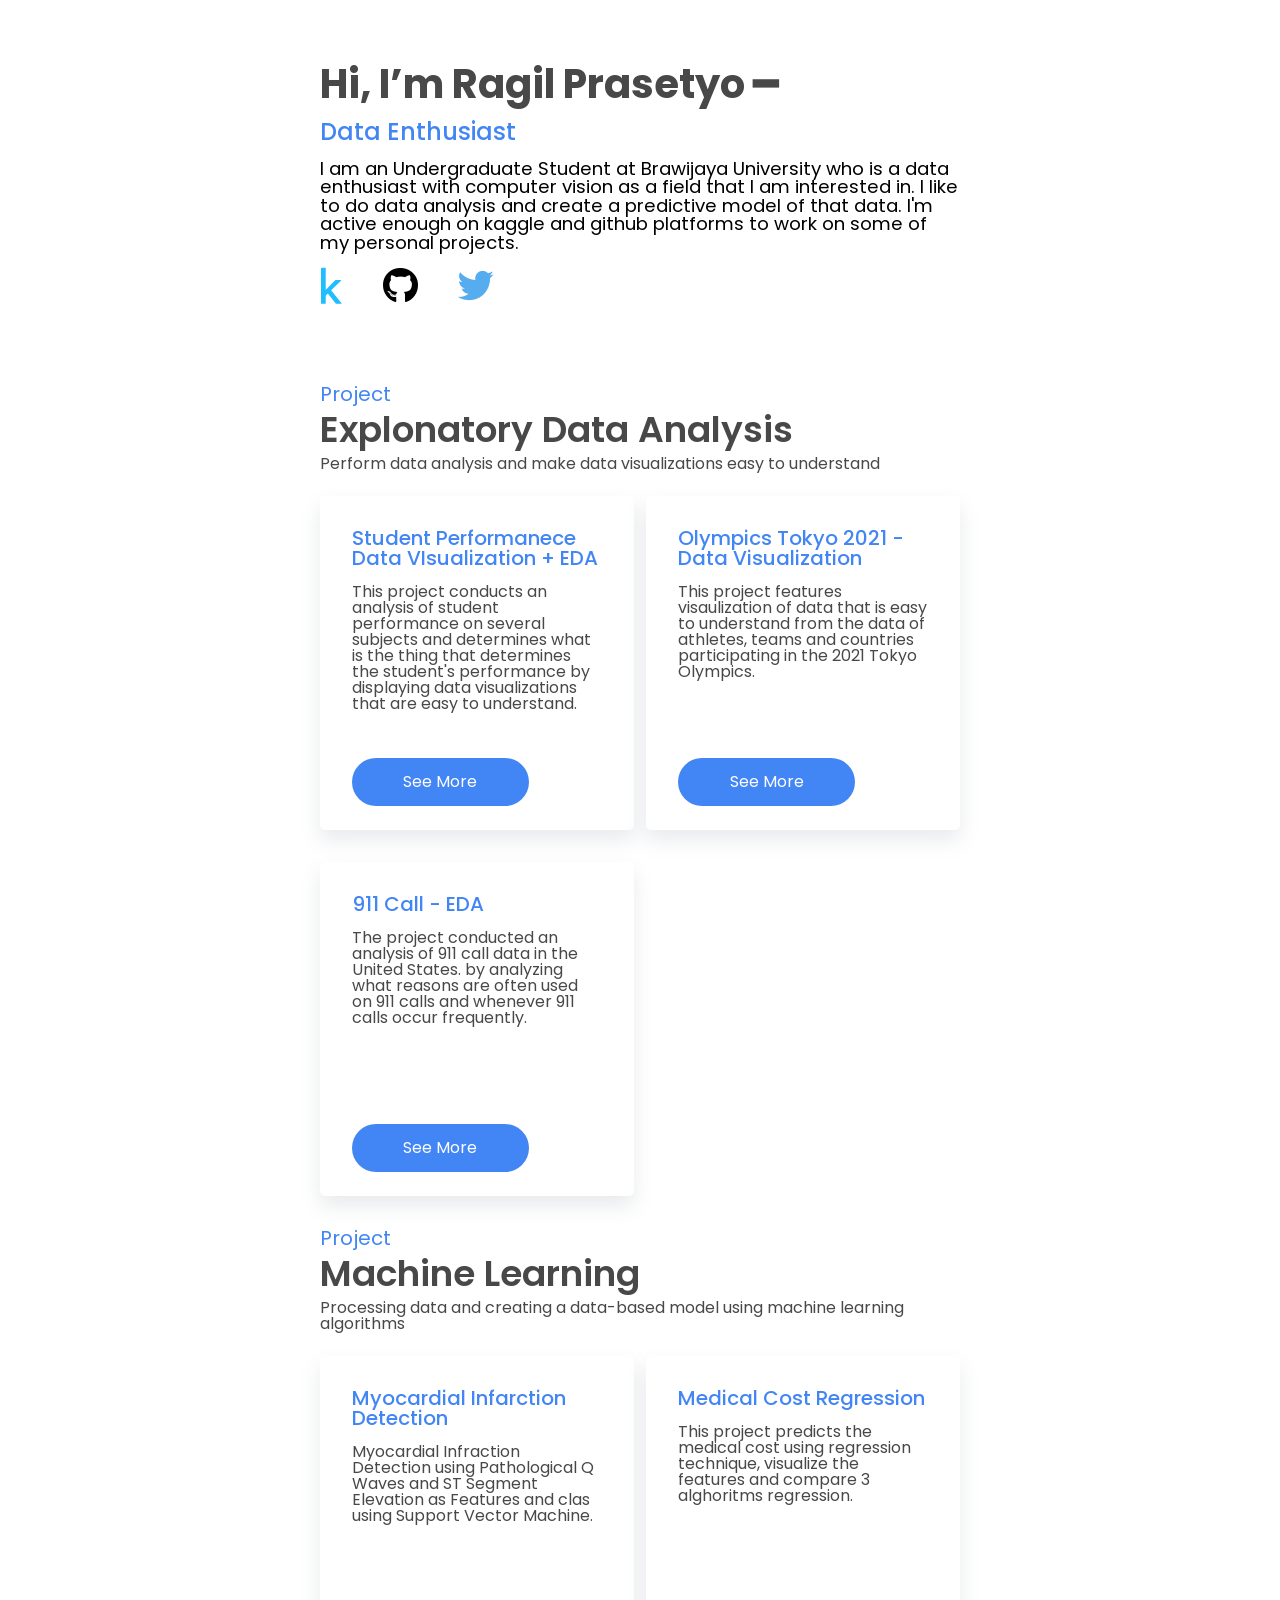
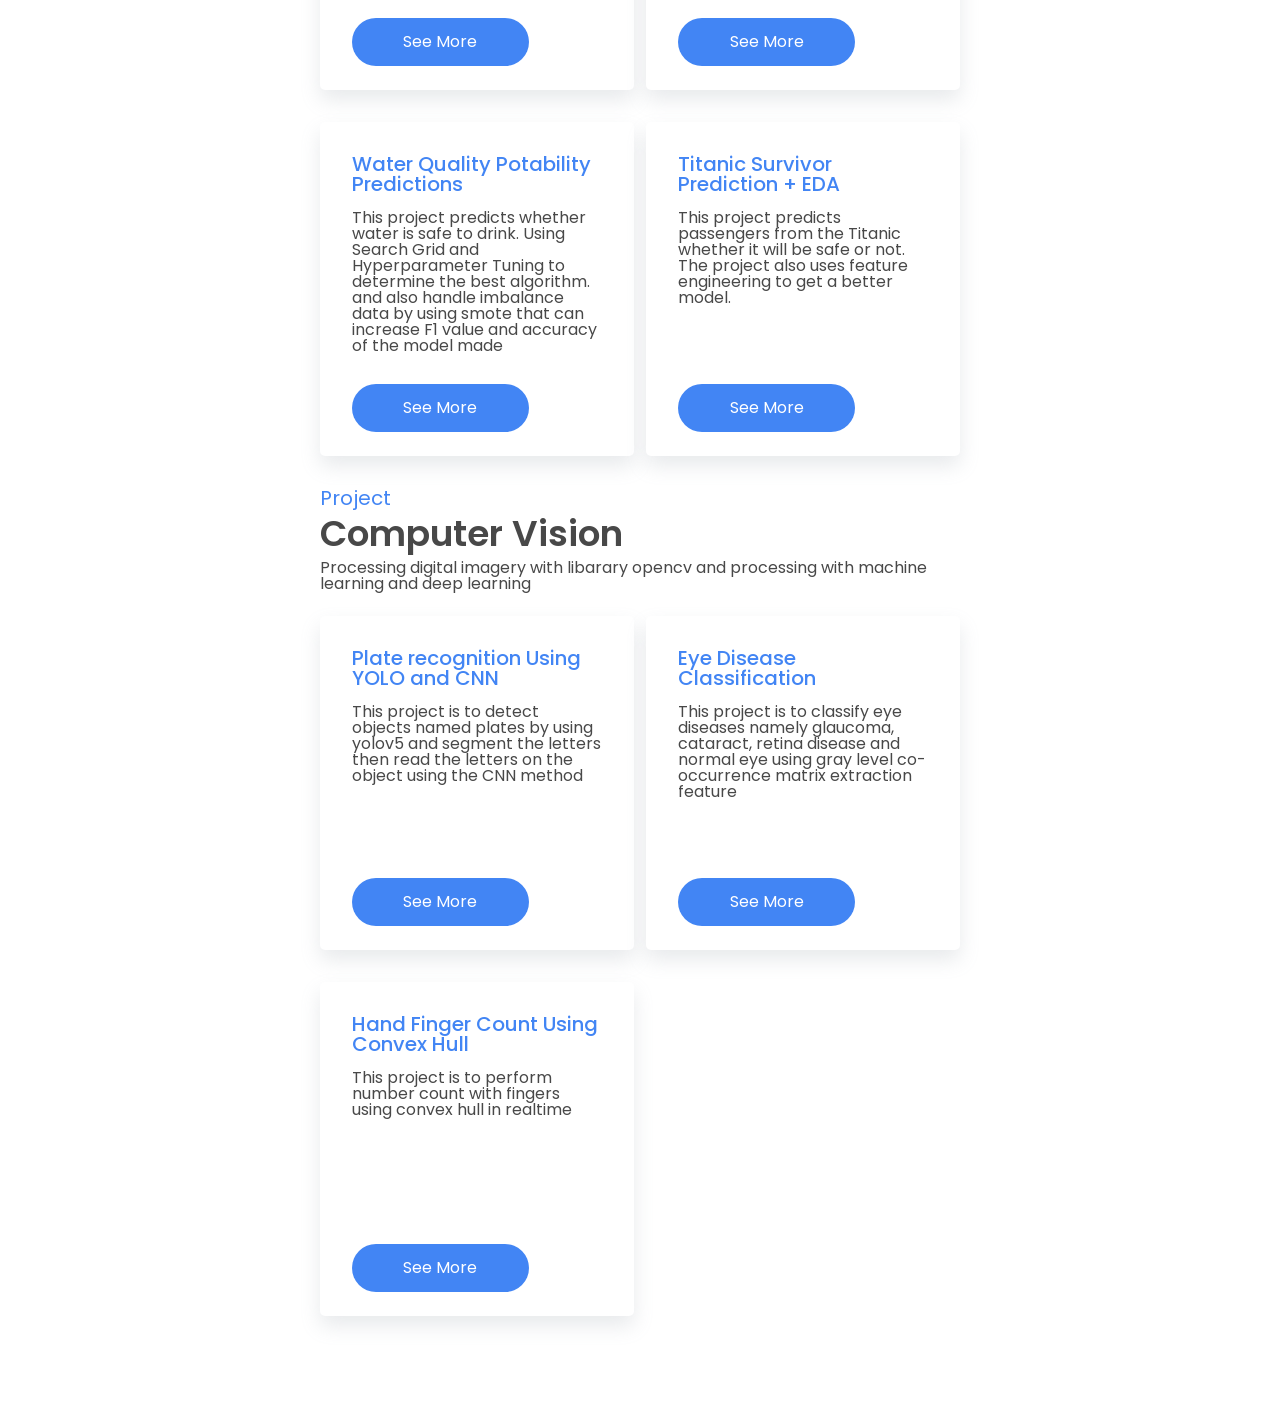
==== index.html @ 9c0f9dff "update portfolio december 2021" ====
<!DOCTYPE html>
<html lang="en">
<head>
    <meta charset="UTF-8">
    <meta http-equiv="X-UA-Compatible" content="IE=edge">
    <meta name="viewport" content="width=device-width, initial-scale=1.0">
    <link rel="icon" href="src/img/logo.ico">
    <link rel="stylesheet" href="src/styles/reset.css">
    <link rel="stylesheet" href="src/styles/global.css">
    <link rel="stylesheet" href="src/styles/home/home.css">
    <link rel="stylesheet" href="https://pro.fontawesome.com/releases/v5.10.0/css/all.css" integrity="sha384-AYmEC3Yw5cVb3ZcuHtOA93w35dYTsvhLPVnYs9eStHfGJvOvKxVfELGroGkvsg+p" crossorigin="anonymous"/>
    <title>Home | Ragil Prasetyo</title>
</head>
<body>
    <div class="content-container">
        <div class="introduction-container">
            <h1>Hi, I’m Ragil Prasetyo ━ </h1>
            <h2>Data Enthusiast</h2>
            <p>
                I am an Undergraduate Student at Brawijaya University who is a data enthusiast with computer vision as a field that I am interested in. I like to do data analysis and create a predictive model of that data. I'm active enough on kaggle and github platforms to work on some of my personal projects.
            </p>
            <div class="social-media-container">
                <a class="kaggle" href="https://www.kaggle.com/ragilhadip" target="blank">
                    <i class="fab fa-kaggle socicon"></i>
                </a>
                <a class="github" href="https://github.com/ragilhadi" target="blank">
                    <i class="fab fa-github socicon"></i>
                </a>
                <a class="twitter" href="https://twitter.com/ragilhadi_" target="blank">
                    <i class="fab fa-twitter socicon"></i>
                </a>
            </div>
        </div>

        <div class="project-container">
            <h3>Project</h3>
            <h1>Explonatory Data Analysis</h1>
            <p>Perform data analysis and make data visualizations easy to understand</p>
            <div class="showcase-container">
                <div class="showcase-card">
                    <h4>
                        Student Performanece Data VIsualization + EDA
                    </h4>
                    <p>
                        This project conducts an analysis of student performance on several subjects and determines what is the
                        thing that determines the student's performance by displaying data visualizations that are easy to
                        understand.
                    </p>
                    <a href="https://www.kaggle.com/ragilhadip/student-performanece-data-visualization-eda" target="blank" class="button">See More</a>
                </div>

                <div class="showcase-card">
                    <h4>
                        Olympics Tokyo 2021 - Data Visualization
                    </h4>
                    <p>
                        This project features visaulization of data that is easy to understand from the data of athletes, teams and countries participating in the 2021 Tokyo Olympics.
                    </p>
                    <a href="https://www.kaggle.com/ragilhadip/olympics-tokyo-2021-data-analysis" target="blank" class="button">See More</a>
                </div>

                <div class="showcase-card">
                    <h4>911 Call - EDA</h4>
                    <p>
                        The project conducted an analysis of 911 call data in the United States. by analyzing what reasons are often used on 911 calls and whenever 911 calls occur frequently.
                    </p>
                    <a href="https://www.kaggle.com/ragilhadip/911-call-eda" target="blank" class="button">See More</a>
                </div>
                
            </div>
        </div>

        <div class="project-container">
            <h3>Project</h3>
            <h1>Machine Learning</h1>
            <p>Processing data and creating a data-based model using machine learning algorithms</p>
            <div class="showcase-container">
                
                <div class="showcase-card">
                    <h4>Myocardial Infarction Detection</h4>
                    <p>
                        Myocardial Infraction Detection using Pathological Q Waves and ST Segment Elevation as Features and clas using Support Vector Machine.
                    </p>
                    <a href="https://github.com/ragilhadi/myocardial-infraction-detection" target="blank" class="button">See More</a>
                </div>
                
                <div class="showcase-card">
                    <h4>Medical Cost Regression</h4>
                    <p>
                        This project predicts the medical cost using regression technique, visualize the features and compare 3 alghoritms regression.
                    </p>
                    <a href="https://www.kaggle.com/ragilhadip/medical-cost-regression" target="blank" class="button">See More</a>
                </div>
                
                <div class="showcase-card">
                    <h4>Water Quality Potability Predictions</h4>
                    <p>
                        This project predicts whether water is safe to drink. Using Search Grid and Hyperparameter Tuning to determine the best algorithm. and also handle imbalance data by using smote that can increase F1 value and accuracy of the model made
                    </p>
                    <a href="https://www.kaggle.com/ragilhadip/water-quality-potability" target="blank" class="button">See More</a>
                </div>

                <div class="showcase-card">
                    <h4>Titanic Survivor Prediction + EDA</h4>
                    <p>
                        This project predicts passengers from the Titanic whether it will be safe or not. The project also uses feature engineering to get a better model.
                    </p>
                    <a href="https://www.kaggle.com/ragilhadip/titanic-survivor-prediction-eda" target="blank" class="button">See More</a>
                </div>
            </div>
        </div>

        <div class="project-container">
            <h3>Project</h3>
            <h1>Computer Vision</h1>
            <p>Processing digital imagery with libarary opencv and processing with machine learning and deep learning</p>
            <div class="showcase-container">
                <div class="showcase-card">
                    <h4>Plate recognition Using YOLO and CNN</h4>
                    <p>
                        This project is to detect objects named plates by using yolov5 and segment the letters then read the letters on the object using the CNN method
                    </p>
                    <a href="https://ragilhadi.github.io/plate-recognition-yolo-cnn/" target="blank" class="button">See More</a>
                </div>

                <div class="showcase-card">
                    <h4>Eye Disease Classification</h4>
                    <p>
                        This project is to classify eye diseases namely glaucoma, cataract, retina disease and normal eye using gray level co-occurrence matrix extraction feature
                    </p>
                    <a href="https://www.kaggle.com/ragilhadip/eye-disease-classification-with-grey-level-co-occu" target="blank" class="button">See More</a>
                </div>

                <div class="showcase-card">
                    <h4>Hand Finger Count Using Convex Hull </h4>
                    <p>
                        This project is to perform number count with fingers using convex hull in realtime
                    </p>
                    <a href="https://github.com/ragilhadi/fingercount_convex_hull" target="blank" class="button">See More</a>
                </div>
            </div>
        </div>

        
    </div>
</body>
</html>
---- src/styles/global.css ----
.button-primary {
  padding: 18px 0;
  min-width: 220px;
  background-color: #4285F4;
  color: white;
  border: none;
  border-radius: 10px;
  font-size: 1.15rem;
  font-weight: 600;
  -webkit-transition: all 0.2s ease-in-out;
  transition: all 0.2s ease-in-out;
  outline: none;
}

.button-primary:hover {
  cursor: pointer;
  background-color: #326156;
}

.button-secondary {
  padding: 18px 0;
  min-width: 220px;
  background-color: transparent;
  color: #4285F4;
  border: 2px solid #4285F4;
  border-radius: 10px;
  font-size: 1.15rem;
  font-weight: 600;
  -webkit-transition: all 0.2s ease-in-out;
  transition: all 0.2s ease-in-out;
  outline: none;
}

.button-secondary:hover {
  cursor: pointer;
  background-color: #326156;
  color: white;
}

.button-disabled {
  padding: 18px 0;
  min-width: 220px;
  background-color: #717372;
  color: white;
  border: none;
  border-radius: 10px;
  font-size: 1.15rem;
  font-weight: 600;
  -webkit-transition: all 0.2s ease-in-out;
  transition: all 0.2s ease-in-out;
  outline: none;
}

.button-disabled:hover {
  cursor: not-allowed;
  background-color: #464646;
}

.content-container {
  padding: 5% 25%;
}

@media (min-width: 0px) and (max-width: 480px) {
  .content-container {
    padding: 20% 10%;
  }
}

@media (min-width: 481px) and (max-width: 767px) {
  .content-container {
    padding: 15% 10%;
  }
}

@media (min-width: 768px) and (max-width: 1024px) {
  .content-container {
    padding: 10% 15%;
  }
}

@media (min-width: 768px) and (max-width: 1024px) and (orientation: landscape) {
  .content-container {
    padding: 5% 20%;
  }
}
/*# sourceMappingURL=global.css.map */
---- src/styles/home/home.css ----
.introduction-container h1 {
  font-size: 2.5rem;
  color: #484848;
  font-weight: 700;
}

.introduction-container h2 {
  margin-top: 1rem;
  margin-bottom: 1rem;
  font-size: 1.5rem;
  font-weight: 500;
  color: #4285F4;
}

.introduction-container p {
  margin-bottom: 1rem;
  font-size: 1.15rem;
}

.social-media-container {
  display: -webkit-box;
  display: -ms-flexbox;
  display: flex;
  -webkit-box-orient: horizontal;
  -webkit-box-direction: normal;
      -ms-flex-direction: row;
          flex-direction: row;
  margin-bottom: 5rem;
  -webkit-box-pack: start;
      -ms-flex-pack: start;
          justify-content: flex-start;
}

.social-media-container a {
  margin-right: 2.5rem;
  cursor: pointer;
  -webkit-transition: -webkit-transform .5s ease-in-out;
  transition: -webkit-transform .5s ease-in-out;
  transition: transform .5s ease-in-out;
  transition: transform .5s ease-in-out, -webkit-transform .5s ease-in-out;
}

@media (min-width: 0px) and (max-width: 480px) {
  .social-media-container a {
    margin-right: 1.5rem;
  }
}

@media (min-width: 481px) and (max-width: 767px) {
  .social-media-container a {
    margin-right: 1.75rem;
  }
}

.social-media-container a:last-child {
  margin-right: 0;
}

.social-media-container a:hover {
  -webkit-transform: rotate(360deg);
          transform: rotate(360deg);
}

.social-media-container .kaggle {
  color: #20BEFF;
}

.social-media-container .github {
  color: #000;
}

.social-media-container .twitter {
  color: #55ACEE;
}

.social-media-container .socicon {
  font-size: 2.25rem;
}

.project-container h3 {
  font-size: 1.25rem;
  color: #4285F4;
  font-weight: 400;
  margin-bottom: 0.5rem;
}

.project-container h1 {
  font-size: 2.25rem;
  color: #484848;
  font-weight: 600;
}

.project-container p {
  font-size: 1rem;
  color: #484848;
  font-weight: 400;
  margin-top: 0.5rem;
}

.showcase-container {
  display: -webkit-box;
  display: -ms-flexbox;
  display: flex;
  -webkit-box-orient: horizontal;
  -webkit-box-direction: normal;
      -ms-flex-direction: row;
          flex-direction: row;
  -webkit-box-pack: justify;
      -ms-flex-pack: justify;
          justify-content: space-between;
  position: relative;
  -ms-flex-wrap: wrap;
      flex-wrap: wrap;
  margin-top: 1.5rem;
}

@media (min-width: 0px) and (max-width: 480px) {
  .showcase-container {
    -webkit-box-orient: vertical;
    -webkit-box-direction: normal;
        -ms-flex-direction: column;
            flex-direction: column;
  }
}

@media (min-width: 481px) and (max-width: 767px) {
  .showcase-container {
    -webkit-box-orient: vertical;
    -webkit-box-direction: normal;
        -ms-flex-direction: column;
            flex-direction: column;
  }
}

@media (min-width: 768px) and (max-width: 1024px) {
  .showcase-container {
    -webkit-box-orient: vertical;
    -webkit-box-direction: normal;
        -ms-flex-direction: column;
            flex-direction: column;
  }
}

.showcase-container .showcase-card {
  width: 39%;
  height: 270px;
  display: -webkit-box;
  display: -ms-flexbox;
  display: flex;
  position: relative;
  -webkit-box-orient: vertical;
  -webkit-box-direction: normal;
      -ms-flex-direction: column;
          flex-direction: column;
  margin-bottom: 2rem;
  padding: 5%;
  background-color: white;
  -webkit-box-shadow: 0px 10px 20px rgba(138, 149, 158, 0.2);
          box-shadow: 0px 10px 20px rgba(138, 149, 158, 0.2);
  border-radius: 5px;
}

@media (min-width: 0px) and (max-width: 480px) {
  .showcase-container .showcase-card {
    width: 90%;
    height: 350px;
  }
}

@media (min-width: 481px) and (max-width: 767px) {
  .showcase-container .showcase-card {
    width: 90%;
    height: 350px;
  }
}

@media (min-width: 768px) and (max-width: 1024px) {
  .showcase-container .showcase-card {
    width: 90%;
    height: 300px;
  }
}

.showcase-container .showcase-card h4 {
  font-size: 1.25rem;
  color: #4285F4;
  font-weight: 500;
  margin-bottom: 0.5rem;
}

.button {
  border-radius: 50px;
  width: 140px;
  position: absolute;
  bottom: 1.5rem;
  background-color: #4285F4;
  color: white;
  text-decoration: none;
  text-align: center;
  padding: 1rem 1.15rem;
  -webkit-transition: all .2s ease-in-out;
  transition: all .2s ease-in-out;
}

.button:hover {
  background-color: #1E50A5;
}
/*# sourceMappingURL=home.css.map */
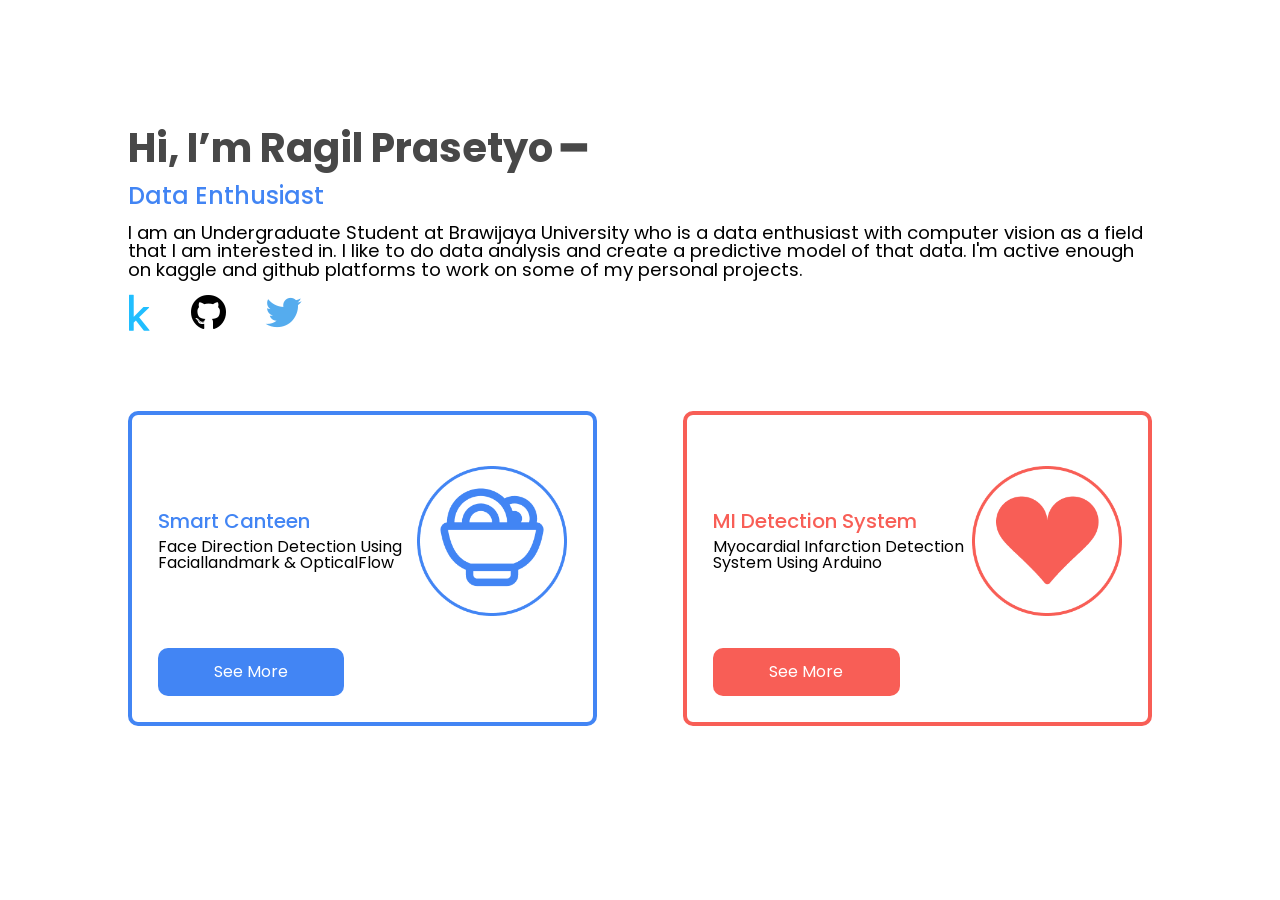
==== commit 8fffec0a: "big update jan 2022" ====
--- a/index.html
+++ b/index.html
@@ -12,7 +12,7 @@
     <title>Home | Ragil Prasetyo</title>
 </head>
 <body>
-    <div class="content-container">
+    <div class="content-wide-container">
         <div class="introduction-container">
             <h1>Hi, I’m Ragil Prasetyo ━ </h1>
             <h2>Data Enthusiast</h2>
@@ -32,114 +32,44 @@
             </div>
         </div>
 
-        <div class="project-container">
-            <h3>Project</h3>
-            <h1>Explonatory Data Analysis</h1>
-            <p>Perform data analysis and make data visualizations easy to understand</p>
-            <div class="showcase-container">
-                <div class="showcase-card">
-                    <h4>
-                        Student Performanece Data VIsualization + EDA
-                    </h4>
-                    <p>
-                        This project conducts an analysis of student performance on several subjects and determines what is the
-                        thing that determines the student's performance by displaying data visualizations that are easy to
-                        understand.
-                    </p>
-                    <a href="https://www.kaggle.com/ragilhadip/student-performanece-data-visualization-eda" target="blank" class="button">See More</a>
+        <div class="showcase-container">
+            <div class="border-blue showcase-card">
+                <div class="card-flexbox">
+                    <div>
+                        <h4 class="title-blue title">
+                            Smart Canteen
+                        </h4>
+                        <p>
+                            Face Direction Detection Using Faciallandmark & OpticalFlow
+                        </p>
+                    </div>
+                    <img src="src/img/project1/smart-canteen.png" class="image-project" />
                 </div>
-
-                <div class="showcase-card">
-                    <h4>
-                        Olympics Tokyo 2021 - Data Visualization
-                    </h4>
-                    <p>
-                        This project features visaulization of data that is easy to understand from the data of athletes, teams and countries participating in the 2021 Tokyo Olympics.
-                    </p>
-                    <a href="https://www.kaggle.com/ragilhadip/olympics-tokyo-2021-data-analysis" target="blank" class="button">See More</a>
-                </div>
-
-                <div class="showcase-card">
-                    <h4>911 Call - EDA</h4>
-                    <p>
-                        The project conducted an analysis of 911 call data in the United States. by analyzing what reasons are often used on 911 calls and whenever 911 calls occur frequently.
-                    </p>
-                    <a href="https://www.kaggle.com/ragilhadip/911-call-eda" target="blank" class="button">See More</a>
-                </div>
-                
-            </div>
-        </div>
-
-        <div class="project-container">
-            <h3>Project</h3>
-            <h1>Machine Learning</h1>
-            <p>Processing data and creating a data-based model using machine learning algorithms</p>
-            <div class="showcase-container">
-                
-                <div class="showcase-card">
-                    <h4>Myocardial Infarction Detection</h4>
-                    <p>
-                        Myocardial Infraction Detection using Pathological Q Waves and ST Segment Elevation as Features and clas using Support Vector Machine.
-                    </p>
-                    <a href="https://github.com/ragilhadi/myocardial-infraction-detection" target="blank" class="button">See More</a>
-                </div>
-                
-                <div class="showcase-card">
-                    <h4>Medical Cost Regression</h4>
-                    <p>
-                        This project predicts the medical cost using regression technique, visualize the features and compare 3 alghoritms regression.
-                    </p>
-                    <a href="https://www.kaggle.com/ragilhadip/medical-cost-regression" target="blank" class="button">See More</a>
-                </div>
-                
-                <div class="showcase-card">
-                    <h4>Water Quality Potability Predictions</h4>
-                    <p>
-                        This project predicts whether water is safe to drink. Using Search Grid and Hyperparameter Tuning to determine the best algorithm. and also handle imbalance data by using smote that can increase F1 value and accuracy of the model made
-                    </p>
-                    <a href="https://www.kaggle.com/ragilhadip/water-quality-potability" target="blank" class="button">See More</a>
-                </div>
-
-                <div class="showcase-card">
-                    <h4>Titanic Survivor Prediction + EDA</h4>
-                    <p>
-                        This project predicts passengers from the Titanic whether it will be safe or not. The project also uses feature engineering to get a better model.
-                    </p>
-                    <a href="https://www.kaggle.com/ragilhadip/titanic-survivor-prediction-eda" target="blank" class="button">See More</a>
+                <div class=button-container>
+                <a href="project/project1.html" class="button-blue button-small">See More</a>
                 </div>
             </div>
-        </div>
 
-        <div class="project-container">
-            <h3>Project</h3>
-            <h1>Computer Vision</h1>
-            <p>Processing digital imagery with libarary opencv and processing with machine learning and deep learning</p>
-            <div class="showcase-container">
-                <div class="showcase-card">
-                    <h4>Plate recognition Using YOLO and CNN</h4>
-                    <p>
-                        This project is to detect objects named plates by using yolov5 and segment the letters then read the letters on the object using the CNN method
-                    </p>
-                    <a href="https://ragilhadi.github.io/plate-recognition-yolo-cnn/" target="blank" class="button">See More</a>
+            <div class="border-red showcase-card">
+                <div class="card-flexbox">
+                    <div>
+                        <h4 class="title-red title">
+                            MI Detection System 
+                        </h4>
+                        <p>
+                            Myocardial Infarction Detection System Using Arduino
+                        </p>
+                    </div>
+                    <img src="src/img/project2/heart.png" class="image-project" />
                 </div>
-
-                <div class="showcase-card">
-                    <h4>Eye Disease Classification</h4>
-                    <p>
-                        This project is to classify eye diseases namely glaucoma, cataract, retina disease and normal eye using gray level co-occurrence matrix extraction feature
-                    </p>
-                    <a href="https://www.kaggle.com/ragilhadip/eye-disease-classification-with-grey-level-co-occu" target="blank" class="button">See More</a>
-                </div>
-
-                <div class="showcase-card">
-                    <h4>Hand Finger Count Using Convex Hull </h4>
-                    <p>
-                        This project is to perform number count with fingers using convex hull in realtime
-                    </p>
-                    <a href="https://github.com/ragilhadi/fingercount_convex_hull" target="blank" class="button">See More</a>
+                <div class=button-container>
+                    <a href="project/project2.html"  class="button-red button-small">See More</a>
                 </div>
             </div>
+
+            
         </div>
+    </div>
 
         
     </div>
--- a/src/styles/global.css
+++ b/src/styles/global.css
@@ -1,59 +1,51 @@
-.button-primary {
-  padding: 18px 0;
-  min-width: 220px;
+.button {
+  border-radius: 10px;
+  display: -webkit-inline-box;
+  display: -ms-inline-flexbox;
+  display: inline-flex;
+  width: 220px;
+  -webkit-box-pack: center;
+      -ms-flex-pack: center;
+          justify-content: center;
+  color: white;
+  text-decoration: none;
+  text-align: center;
+  padding: 1rem 1.15rem;
+  -webkit-transition: all .2s ease-in-out;
+  transition: all .2s ease-in-out;
+}
+
+.button-small {
+  border-radius: 10px;
+  display: -webkit-inline-box;
+  display: -ms-inline-flexbox;
+  display: inline-flex;
+  width: 150px;
+  -webkit-box-pack: center;
+      -ms-flex-pack: center;
+          justify-content: center;
+  color: white;
+  text-decoration: none;
+  text-align: center;
+  padding: 1rem 1.15rem;
+  -webkit-transition: all .2s ease-in-out;
+  transition: all .2s ease-in-out;
+}
+
+.button-blue {
   background-color: #4285F4;
-  color: white;
-  border: none;
-  border-radius: 10px;
-  font-size: 1.15rem;
-  font-weight: 600;
-  -webkit-transition: all 0.2s ease-in-out;
-  transition: all 0.2s ease-in-out;
-  outline: none;
-}
-
-.button-primary:hover {
-  cursor: pointer;
-  background-color: #326156;
-}
-
-.button-secondary {
-  padding: 18px 0;
-  min-width: 220px;
-  background-color: transparent;
-  color: #4285F4;
-  border: 2px solid #4285F4;
-  border-radius: 10px;
-  font-size: 1.15rem;
-  font-weight: 600;
-  -webkit-transition: all 0.2s ease-in-out;
-  transition: all 0.2s ease-in-out;
-  outline: none;
-}
-
-.button-secondary:hover {
-  cursor: pointer;
-  background-color: #326156;
-  color: white;
-}
-
-.button-disabled {
-  padding: 18px 0;
-  min-width: 220px;
-  background-color: #717372;
-  color: white;
-  border: none;
-  border-radius: 10px;
-  font-size: 1.15rem;
-  font-weight: 600;
-  -webkit-transition: all 0.2s ease-in-out;
-  transition: all 0.2s ease-in-out;
-  outline: none;
-}
-
-.button-disabled:hover {
-  cursor: not-allowed;
-  background-color: #464646;
+}
+
+.button-blue:hover {
+  background-color: #1E50A5;
+}
+
+.button-red {
+  background-color: #F85E56;
+}
+
+.button-red:hover {
+  background-color: #D8342B;
 }
 
 .content-container {
@@ -83,4 +75,496 @@
     padding: 5% 20%;
   }
 }
+
+.content-wide-container {
+  padding: 10% 10%;
+}
+
+@media (min-width: 0px) and (max-width: 480px) {
+  .content-wide-container {
+    padding: 20% 10%;
+  }
+}
+
+@media (min-width: 481px) and (max-width: 767px) {
+  .content-wide-container {
+    padding: 15% 10%;
+  }
+}
+
+@media (min-width: 768px) and (max-width: 1024px) {
+  .content-wide-container {
+    padding: 10% 15%;
+  }
+}
+
+@media (min-width: 768px) and (max-width: 1024px) and (orientation: landscape) {
+  .content-wide-container {
+    padding: 5% 20%;
+  }
+}
+
+.red-text {
+  color: #F85E56;
+}
+
+.blue-text {
+  color: #4285F4;
+}
+
+.content-header {
+  display: -webkit-box;
+  display: -ms-flexbox;
+  display: flex;
+  -webkit-box-pack: justify;
+      -ms-flex-pack: justify;
+          justify-content: space-between;
+  -webkit-box-align: center;
+      -ms-flex-align: center;
+          align-items: center;
+  -webkit-box-flex: wrap;
+      -ms-flex: wrap;
+          flex: wrap;
+}
+
+@media (min-width: 0px) and (max-width: 480px) {
+  .content-header {
+    -webkit-box-orient: vertical;
+    -webkit-box-direction: normal;
+        -ms-flex-flow: column wrap-reverse;
+            flex-flow: column wrap-reverse;
+    -ms-flex-wrap: wrap-reverse;
+        flex-wrap: wrap-reverse;
+  }
+}
+
+@media (min-width: 481px) and (max-width: 767px) {
+  .content-header {
+    -webkit-box-orient: vertical;
+    -webkit-box-direction: normal;
+        -ms-flex-flow: column wrap-reverse;
+            flex-flow: column wrap-reverse;
+    -ms-flex-wrap: wrap-reverse;
+        flex-wrap: wrap-reverse;
+  }
+}
+
+@media (min-width: 768px) and (max-width: 1024px) {
+  .content-header {
+    -webkit-box-orient: vertical;
+    -webkit-box-direction: normal;
+        -ms-flex-flow: column wrap-reverse;
+            flex-flow: column wrap-reverse;
+    -ms-flex-wrap: wrap-reverse;
+        flex-wrap: wrap-reverse;
+  }
+}
+
+@media (min-width: 0px) and (max-width: 480px) {
+  .content-header img {
+    margin-top: 2rem;
+    -o-object-fit: contain;
+       object-fit: contain;
+    width: 150px;
+  }
+}
+
+@media (min-width: 481px) and (max-width: 767px) {
+  .content-header img {
+    margin-top: 2rem;
+    -o-object-fit: contain;
+       object-fit: contain;
+    width: 150px;
+  }
+}
+
+@media (min-width: 768px) and (max-width: 1024px) {
+  .content-header img {
+    margin-top: 2rem;
+    -o-object-fit: contain;
+       object-fit: contain;
+    width: 150px;
+  }
+}
+
+.content-header .content-description h1 {
+  font-size: 3.25rem;
+  color: #484848;
+  font-weight: 700;
+  margin: 1rem 0;
+}
+
+@media (min-width: 0px) and (max-width: 480px) {
+  .content-header .content-description h1 {
+    font-size: 2.25rem;
+  }
+}
+
+@media (min-width: 481px) and (max-width: 767px) {
+  .content-header .content-description h1 {
+    font-size: 2.25rem;
+  }
+}
+
+@media (min-width: 768px) and (max-width: 1024px) {
+  .content-header .content-description h1 {
+    font-size: 2.25rem;
+  }
+}
+
+.content-header .content-description p {
+  font-size: 1.25rem;
+  font-weight: 500;
+}
+
+.content-header .content-description .summary {
+  font-size: 1.15rem;
+  color: #484848;
+  font-weight: 400;
+  width: 50%;
+  margin: 2.5rem 0 1.25rem;
+}
+
+@media (min-width: 0px) and (max-width: 480px) {
+  .content-header .content-description .summary {
+    width: 100%;
+  }
+}
+
+@media (min-width: 481px) and (max-width: 767px) {
+  .content-header .content-description .summary {
+    width: 100%;
+  }
+}
+
+@media (min-width: 768px) and (max-width: 1024px) {
+  .content-header .content-description .summary {
+    width: 100%;
+  }
+}
+
+.content-flexbox {
+  display: -webkit-box;
+  display: -ms-flexbox;
+  display: flex;
+  -webkit-box-pack: justify;
+      -ms-flex-pack: justify;
+          justify-content: space-between;
+  -webkit-box-align: center;
+      -ms-flex-align: center;
+          align-items: center;
+  margin: 10% 0;
+}
+
+@media (min-width: 0px) and (max-width: 480px) {
+  .content-flexbox {
+    -webkit-box-orient: vertical;
+    -webkit-box-direction: normal;
+        -ms-flex-direction: column;
+            flex-direction: column;
+    -webkit-box-pack: center;
+        -ms-flex-pack: center;
+            justify-content: center;
+  }
+}
+
+@media (min-width: 481px) and (max-width: 767px) {
+  .content-flexbox {
+    -webkit-box-orient: vertical;
+    -webkit-box-direction: normal;
+        -ms-flex-direction: column;
+            flex-direction: column;
+  }
+}
+
+@media (min-width: 768px) and (max-width: 1024px) {
+  .content-flexbox {
+    -webkit-box-orient: vertical;
+    -webkit-box-direction: normal;
+        -ms-flex-direction: column;
+            flex-direction: column;
+  }
+}
+
+@media (min-width: 0px) and (max-width: 480px) {
+  .content-flexbox img {
+    -o-object-fit: contain;
+       object-fit: contain;
+    margin: 2rem 0;
+    width: 250px;
+  }
+}
+
+@media (min-width: 481px) and (max-width: 767px) {
+  .content-flexbox img {
+    -o-object-fit: contain;
+       object-fit: contain;
+    width: 250px;
+  }
+}
+
+@media (min-width: 768px) and (max-width: 1024px) {
+  .content-flexbox img {
+    -o-object-fit: contain;
+       object-fit: contain;
+    width: 250px;
+  }
+}
+
+.content-flexbox .text {
+  width: 50%;
+  display: inline;
+}
+
+@media (min-width: 0px) and (max-width: 480px) {
+  .content-flexbox .text {
+    width: 100%;
+  }
+}
+
+@media (min-width: 481px) and (max-width: 767px) {
+  .content-flexbox .text {
+    width: 100%;
+  }
+}
+
+@media (min-width: 768px) and (max-width: 1024px) {
+  .content-flexbox .text {
+    width: 100%;
+  }
+}
+
+.content-flexbox .text h2 {
+  font-size: 2rem;
+  color: #484848;
+  font-weight: 700;
+  margin-bottom: 1.5rem;
+  width: 75%;
+}
+
+@media (min-width: 0px) and (max-width: 480px) {
+  .content-flexbox .text h2 {
+    font-size: 1.25rem;
+    width: 100%;
+  }
+}
+
+@media (min-width: 481px) and (max-width: 767px) {
+  .content-flexbox .text h2 {
+    font-size: 1.25rem;
+    width: 100%;
+  }
+}
+
+@media (min-width: 768px) and (max-width: 1024px) {
+  .content-flexbox .text h2 {
+    font-size: 1.25rem;
+    width: 100%;
+  }
+}
+
+.content-flexbox .text p {
+  font-size: 1.15rem;
+  color: #484848;
+  width: 75%;
+}
+
+@media (min-width: 0px) and (max-width: 480px) {
+  .content-flexbox .text p {
+    font-size: 1rem;
+    width: 100%;
+  }
+}
+
+@media (min-width: 481px) and (max-width: 767px) {
+  .content-flexbox .text p {
+    font-size: 1rem;
+    width: 100%;
+  }
+}
+
+@media (min-width: 768px) and (max-width: 1024px) {
+  .content-flexbox .text p {
+    font-size: 1rem;
+    width: 100%;
+  }
+}
+
+.content-center {
+  display: -webkit-box;
+  display: -ms-flexbox;
+  display: flex;
+  -webkit-box-orient: vertical;
+  -webkit-box-direction: normal;
+      -ms-flex-direction: column;
+          flex-direction: column;
+  -webkit-box-align: center;
+      -ms-flex-align: center;
+          align-items: center;
+}
+
+.content-center h2 {
+  font-size: 1.75rem;
+  color: #484848;
+  font-weight: 700;
+  margin-bottom: 2rem;
+}
+
+@media (min-width: 0px) and (max-width: 480px) {
+  .content-center h2 {
+    font-size: 1.25rem;
+  }
+}
+
+@media (min-width: 481px) and (max-width: 767px) {
+  .content-center h2 {
+    font-size: 1.25rem;
+  }
+}
+
+@media (min-width: 768px) and (max-width: 1024px) {
+  .content-center h2 {
+    font-size: 1.5rem;
+  }
+}
+
+.content-center .image-container {
+  display: -webkit-box;
+  display: -ms-flexbox;
+  display: flex;
+  -webkit-box-align: center;
+      -ms-flex-align: center;
+          align-items: center;
+}
+
+.content-center .image-container .icon {
+  margin-right: 3rem;
+  -o-object-fit: contain;
+     object-fit: contain;
+  width: 100px;
+}
+
+.content-center .image-container .icon:last-child {
+  margin-right: 0;
+}
+
+.footer-blue {
+  background-color: #4285F4;
+}
+
+.footer-red {
+  background-color: #F85E56;
+}
+
+.footer-container {
+  padding: 5% 10%;
+  color: white;
+  display: -webkit-box;
+  display: -ms-flexbox;
+  display: flex;
+  -webkit-box-pack: justify;
+      -ms-flex-pack: justify;
+          justify-content: space-between;
+}
+
+@media (min-width: 0px) and (max-width: 480px) {
+  .footer-container {
+    -webkit-box-orient: vertical;
+    -webkit-box-direction: normal;
+        -ms-flex-direction: column;
+            flex-direction: column;
+  }
+}
+
+@media (min-width: 481px) and (max-width: 767px) {
+  .footer-container {
+    -webkit-box-orient: vertical;
+    -webkit-box-direction: normal;
+        -ms-flex-direction: column;
+            flex-direction: column;
+  }
+}
+
+@media (min-width: 768px) and (max-width: 1024px) {
+  .footer-container {
+    -webkit-box-orient: horizontal;
+    -webkit-box-direction: normal;
+        -ms-flex-direction: row;
+            flex-direction: row;
+  }
+}
+
+.footer-container .footer-left h3 {
+  font-size: 1.5rem;
+  font-weight: 700;
+  margin-bottom: 1rem;
+}
+
+.footer-container .footer-right {
+  display: -webkit-box;
+  display: -ms-flexbox;
+  display: flex;
+}
+
+@media (min-width: 0px) and (max-width: 480px) {
+  .footer-container .footer-right {
+    -webkit-box-orient: vertical;
+    -webkit-box-direction: normal;
+        -ms-flex-direction: column;
+            flex-direction: column;
+    margin-top: 2.5rem;
+  }
+}
+
+@media (min-width: 481px) and (max-width: 767px) {
+  .footer-container .footer-right {
+    -webkit-box-orient: vertical;
+    -webkit-box-direction: normal;
+        -ms-flex-direction: column;
+            flex-direction: column;
+    margin-top: 2.5rem;
+  }
+}
+
+@media (min-width: 768px) and (max-width: 1024px) {
+  .footer-container .footer-right {
+    -webkit-box-pack: center;
+        -ms-flex-pack: center;
+            justify-content: center;
+    -webkit-box-align: center;
+        -ms-flex-align: center;
+            align-items: center;
+  }
+}
+
+@media (min-width: 0px) and (max-width: 480px) {
+  .footer-container .footer-right img {
+    -o-object-fit: contain;
+       object-fit: contain;
+    margin: 2rem 0;
+    width: 70px;
+  }
+}
+
+@media (min-width: 481px) and (max-width: 767px) {
+  .footer-container .footer-right img {
+    -o-object-fit: contain;
+       object-fit: contain;
+    margin: 2rem 0;
+    width: 70px;
+  }
+}
+
+@media (min-width: 768px) and (max-width: 1024px) {
+  .footer-container .footer-right img {
+    -o-object-fit: contain;
+       object-fit: contain;
+    width: 70px;
+    margin-left: 2rem;
+  }
+}
+
+.footer-container .footer-right p {
+  font-size: 1rem;
+}
 /*# sourceMappingURL=global.css.map */
--- a/src/styles/home/home.css
+++ b/src/styles/home/home.css
@@ -95,6 +95,22 @@
   color: #484848;
   font-weight: 400;
   margin-top: 0.5rem;
+}
+
+.border-blue {
+  border-color: #4285F4;
+}
+
+.border-red {
+  border-color: #F85E56;
+}
+
+.title-red {
+  color: #F85E56;
+}
+
+.title-blue {
+  color: #4285F4;
 }
 
 .showcase-container {
@@ -142,22 +158,20 @@
 }
 
 .showcase-container .showcase-card {
-  width: 39%;
-  height: 270px;
+  width: 40%;
   display: -webkit-box;
   display: -ms-flexbox;
   display: flex;
-  position: relative;
   -webkit-box-orient: vertical;
   -webkit-box-direction: normal;
       -ms-flex-direction: column;
           flex-direction: column;
   margin-bottom: 2rem;
-  padding: 5%;
+  padding: 5% 2.5% 2.5%;
   background-color: white;
-  -webkit-box-shadow: 0px 10px 20px rgba(138, 149, 158, 0.2);
-          box-shadow: 0px 10px 20px rgba(138, 149, 158, 0.2);
-  border-radius: 5px;
+  border-width: 4px;
+  border-style: solid;
+  border-radius: 10px;
 }
 
 @media (min-width: 0px) and (max-width: 480px) {
@@ -181,28 +195,133 @@
   }
 }
 
-.showcase-container .showcase-card h4 {
+.showcase-container .showcase-card .title {
   font-size: 1.25rem;
-  color: #4285F4;
   font-weight: 500;
   margin-bottom: 0.5rem;
 }
 
-.button {
-  border-radius: 50px;
-  width: 140px;
-  position: absolute;
-  bottom: 1.5rem;
-  background-color: #4285F4;
-  color: white;
-  text-decoration: none;
-  text-align: center;
-  padding: 1rem 1.15rem;
-  -webkit-transition: all .2s ease-in-out;
-  transition: all .2s ease-in-out;
-}
-
-.button:hover {
-  background-color: #1E50A5;
+@media (min-width: 0px) and (max-width: 480px) {
+  .showcase-container .showcase-card .button-container {
+    display: -webkit-box;
+    display: -ms-flexbox;
+    display: flex;
+    text-align: center;
+    -webkit-box-align: center;
+        -ms-flex-align: center;
+            align-items: center;
+    -webkit-box-pack: center;
+        -ms-flex-pack: center;
+            justify-content: center;
+  }
+}
+
+@media (min-width: 481px) and (max-width: 767px) {
+  .showcase-container .showcase-card .button-container {
+    display: -webkit-box;
+    display: -ms-flexbox;
+    display: flex;
+    text-align: center;
+    -webkit-box-align: center;
+        -ms-flex-align: center;
+            align-items: center;
+    -webkit-box-pack: center;
+        -ms-flex-pack: center;
+            justify-content: center;
+  }
+}
+
+@media (min-width: 768px) and (max-width: 1024px) {
+  .showcase-container .showcase-card .button-container {
+    display: -webkit-box;
+    display: -ms-flexbox;
+    display: flex;
+    text-align: center;
+    -webkit-box-align: center;
+        -ms-flex-align: center;
+            align-items: center;
+    -webkit-box-pack: center;
+        -ms-flex-pack: center;
+            justify-content: center;
+  }
+}
+
+.showcase-container .showcase-card .card-flexbox {
+  display: -webkit-box;
+  display: -ms-flexbox;
+  display: flex;
+  -webkit-box-pack: justify;
+      -ms-flex-pack: justify;
+          justify-content: space-between;
+  -webkit-box-align: center;
+      -ms-flex-align: center;
+          align-items: center;
+  margin-bottom: 2rem;
+}
+
+@media (min-width: 0px) and (max-width: 480px) {
+  .showcase-container .showcase-card .card-flexbox {
+    -webkit-box-orient: vertical;
+    -webkit-box-direction: normal;
+        -ms-flex-direction: column;
+            flex-direction: column;
+    -webkit-box-pack: center;
+        -ms-flex-pack: center;
+            justify-content: center;
+    text-align: center;
+  }
+}
+
+@media (min-width: 481px) and (max-width: 767px) {
+  .showcase-container .showcase-card .card-flexbox {
+    -webkit-box-orient: vertical;
+    -webkit-box-direction: normal;
+        -ms-flex-direction: column;
+            flex-direction: column;
+    -webkit-box-pack: center;
+        -ms-flex-pack: center;
+            justify-content: center;
+    text-align: center;
+  }
+}
+
+@media (min-width: 768px) and (max-width: 1024px) {
+  .showcase-container .showcase-card .card-flexbox {
+    -webkit-box-orient: vertical;
+    -webkit-box-direction: normal;
+        -ms-flex-direction: column;
+            flex-direction: column;
+    -webkit-box-pack: center;
+        -ms-flex-pack: center;
+            justify-content: center;
+    text-align: center;
+  }
+}
+
+.showcase-container .showcase-card .card-flexbox .image-project {
+  -o-object-fit: contain;
+     object-fit: contain;
+  width: 150px;
+}
+
+@media (min-width: 0px) and (max-width: 480px) {
+  .showcase-container .showcase-card .card-flexbox .image-project {
+    margin-top: 2rem;
+    width: 120px;
+  }
+}
+
+@media (min-width: 481px) and (max-width: 767px) {
+  .showcase-container .showcase-card .card-flexbox .image-project {
+    margin-top: 2rem;
+    width: 120px;
+  }
+}
+
+@media (min-width: 768px) and (max-width: 1024px) {
+  .showcase-container .showcase-card .card-flexbox .image-project {
+    margin-top: 2rem;
+    width: 120px;
+  }
 }
 /*# sourceMappingURL=home.css.map */
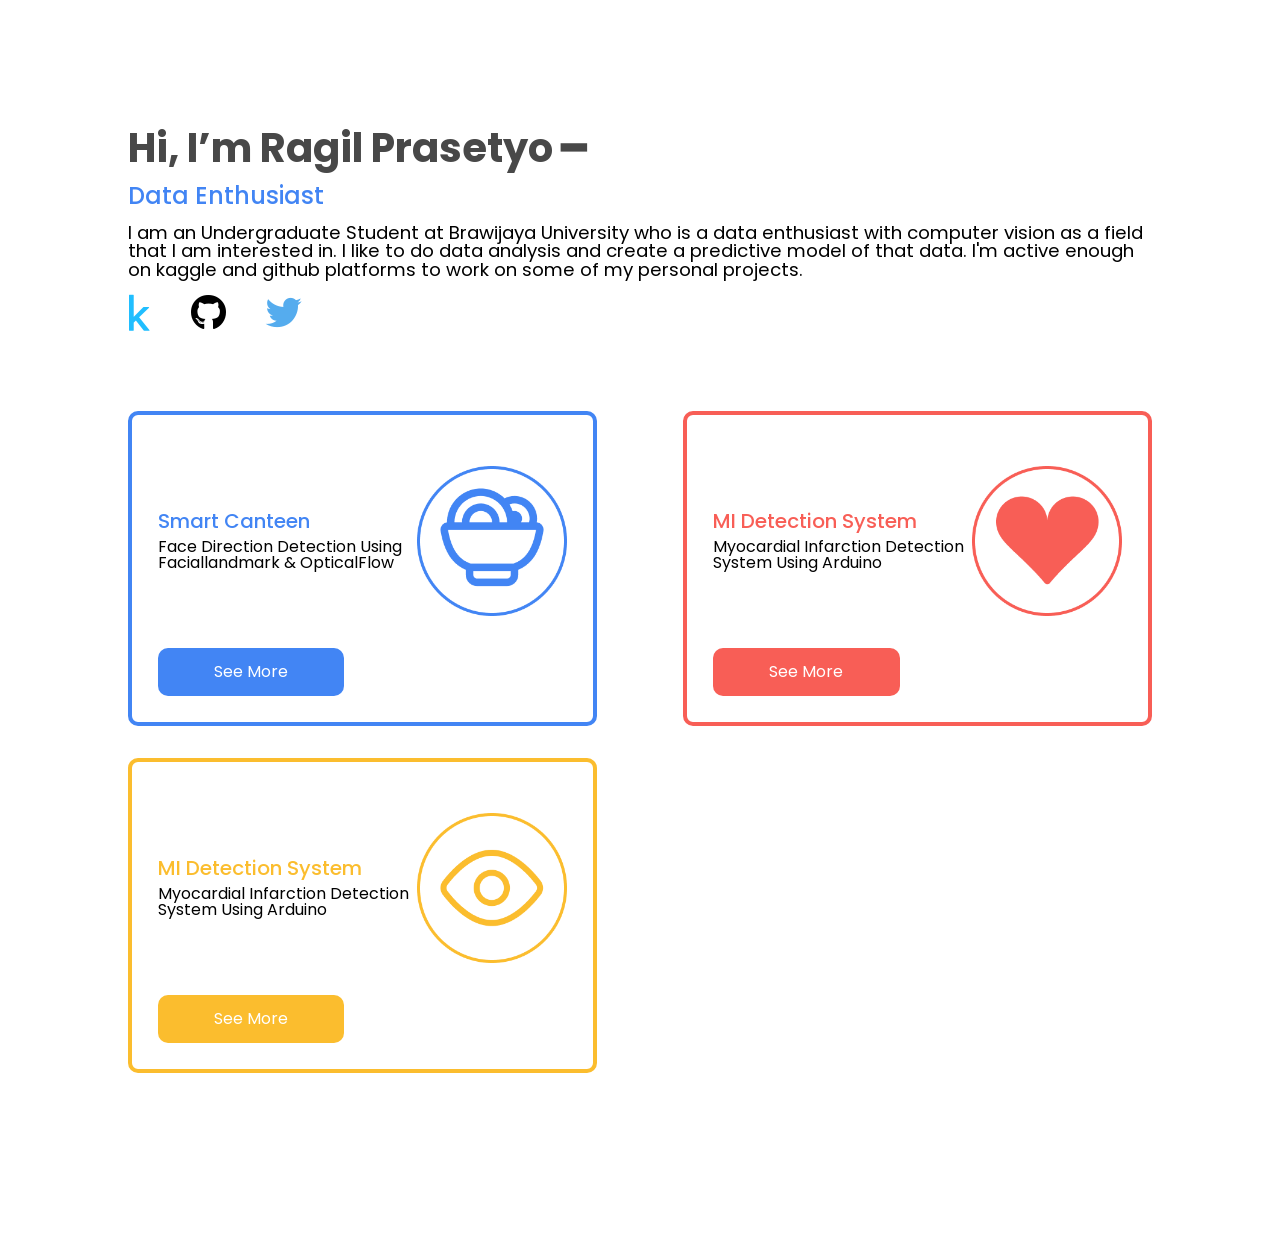
==== commit a7c286d9: "Add tird project and fixed some error" ====
--- a/index.html
+++ b/index.html
@@ -67,6 +67,23 @@
                 </div>
             </div>
 
+            <div class="border-yellow showcase-card">
+                <div class="card-flexbox">
+                    <div>
+                        <h4 class="title-yellow title">
+                            MI Detection System 
+                        </h4>
+                        <p>
+                            Myocardial Infarction Detection System Using Arduino
+                        </p>
+                    </div>
+                    <img src="src/img/project3/yolocnn.png" class="image-project" />
+                </div>
+                <div class=button-container>
+                    <a href="project/project3.html"  class="button-yellow button-small">See More</a>
+                </div>
+            </div>
+
             
         </div>
     </div>
--- a/src/styles/global.css
+++ b/src/styles/global.css
@@ -48,6 +48,14 @@
   background-color: #D8342B;
 }
 
+.button-yellow {
+  background-color: #FBBD2E;
+}
+
+.button-yellow:hover {
+  background-color: #DFA41D;
+}
+
 .content-container {
   padding: 5% 25%;
 }
@@ -110,6 +118,10 @@
 
 .blue-text {
   color: #4285F4;
+}
+
+.yellow-text {
+  color: #FBBD2E;
 }
 
 .content-header {
@@ -456,6 +468,10 @@
   background-color: #F85E56;
 }
 
+.footer-yellow {
+  background-color: #FBBD2E;
+}
+
 .footer-container {
   padding: 5% 10%;
   color: white;
--- a/src/styles/home/home.css
+++ b/src/styles/home/home.css
@@ -105,12 +105,20 @@
   border-color: #F85E56;
 }
 
+.border-yellow {
+  border-color: #FBBD2E;
+}
+
 .title-red {
   color: #F85E56;
 }
 
 .title-blue {
   color: #4285F4;
+}
+
+.title-yellow {
+  color: #FBBD2E;
 }
 
 .showcase-container {
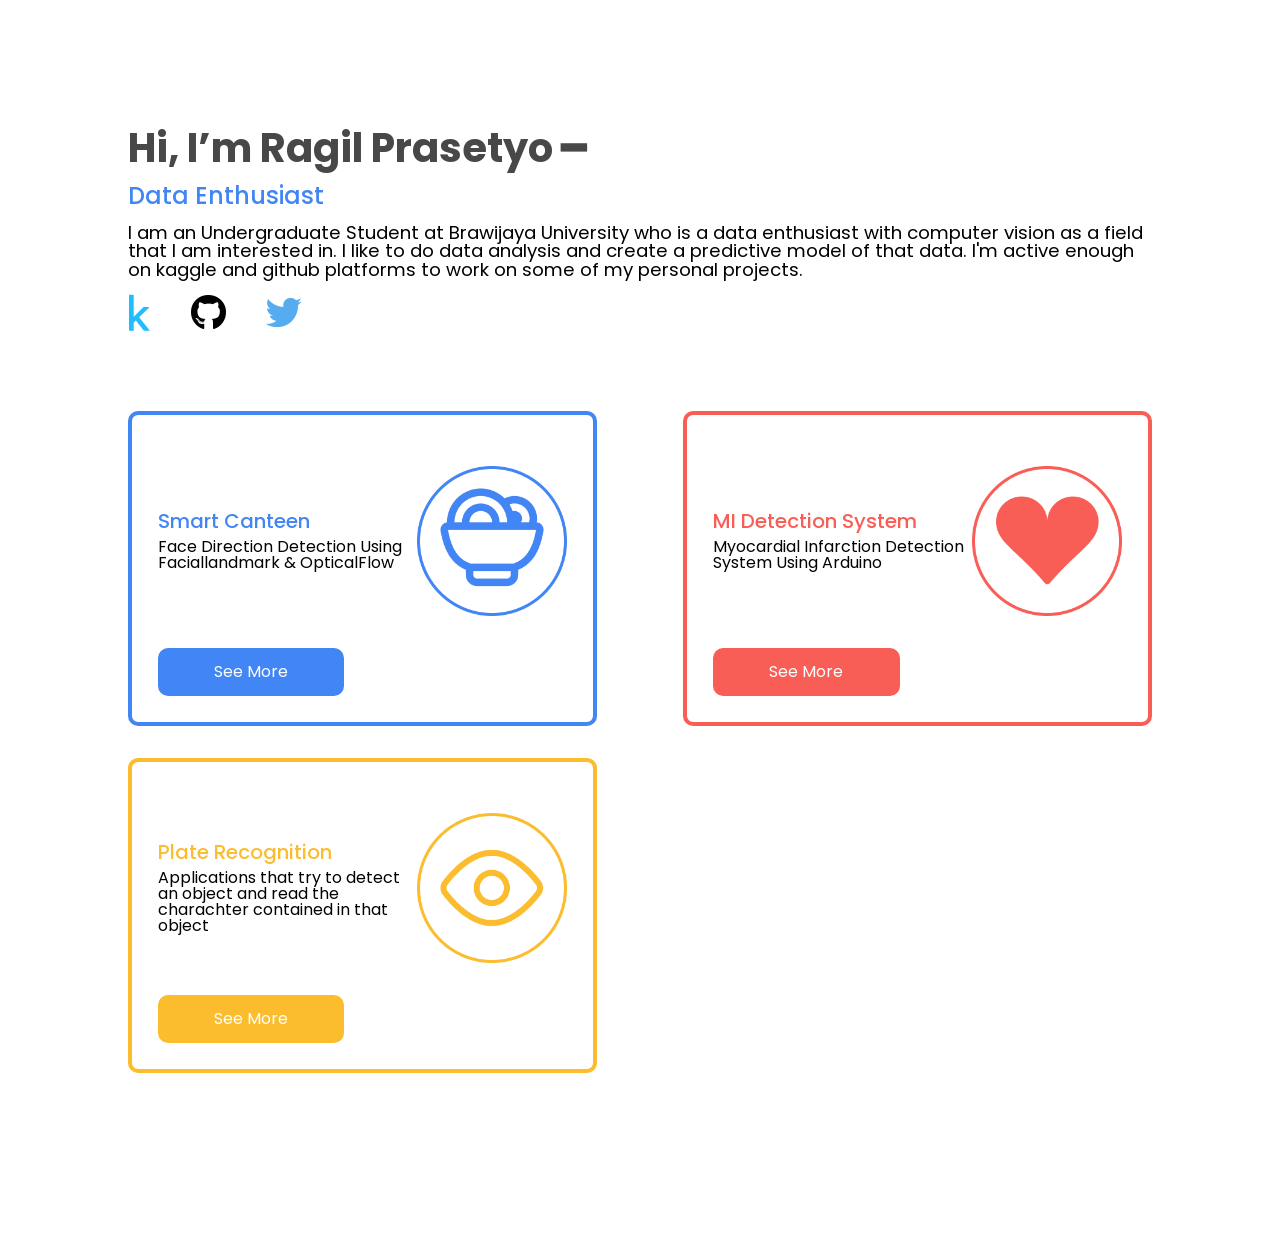
==== commit dd3a2406: "fix typo on index" ====
--- a/index.html
+++ b/index.html
@@ -71,10 +71,10 @@
                 <div class="card-flexbox">
                     <div>
                         <h4 class="title-yellow title">
-                            MI Detection System 
+                            Plate Recognition
                         </h4>
                         <p>
-                            Myocardial Infarction Detection System Using Arduino
+                            Applications that try to detect an object and read the charachter contained in that object
                         </p>
                     </div>
                     <img src="src/img/project3/yolocnn.png" class="image-project" />
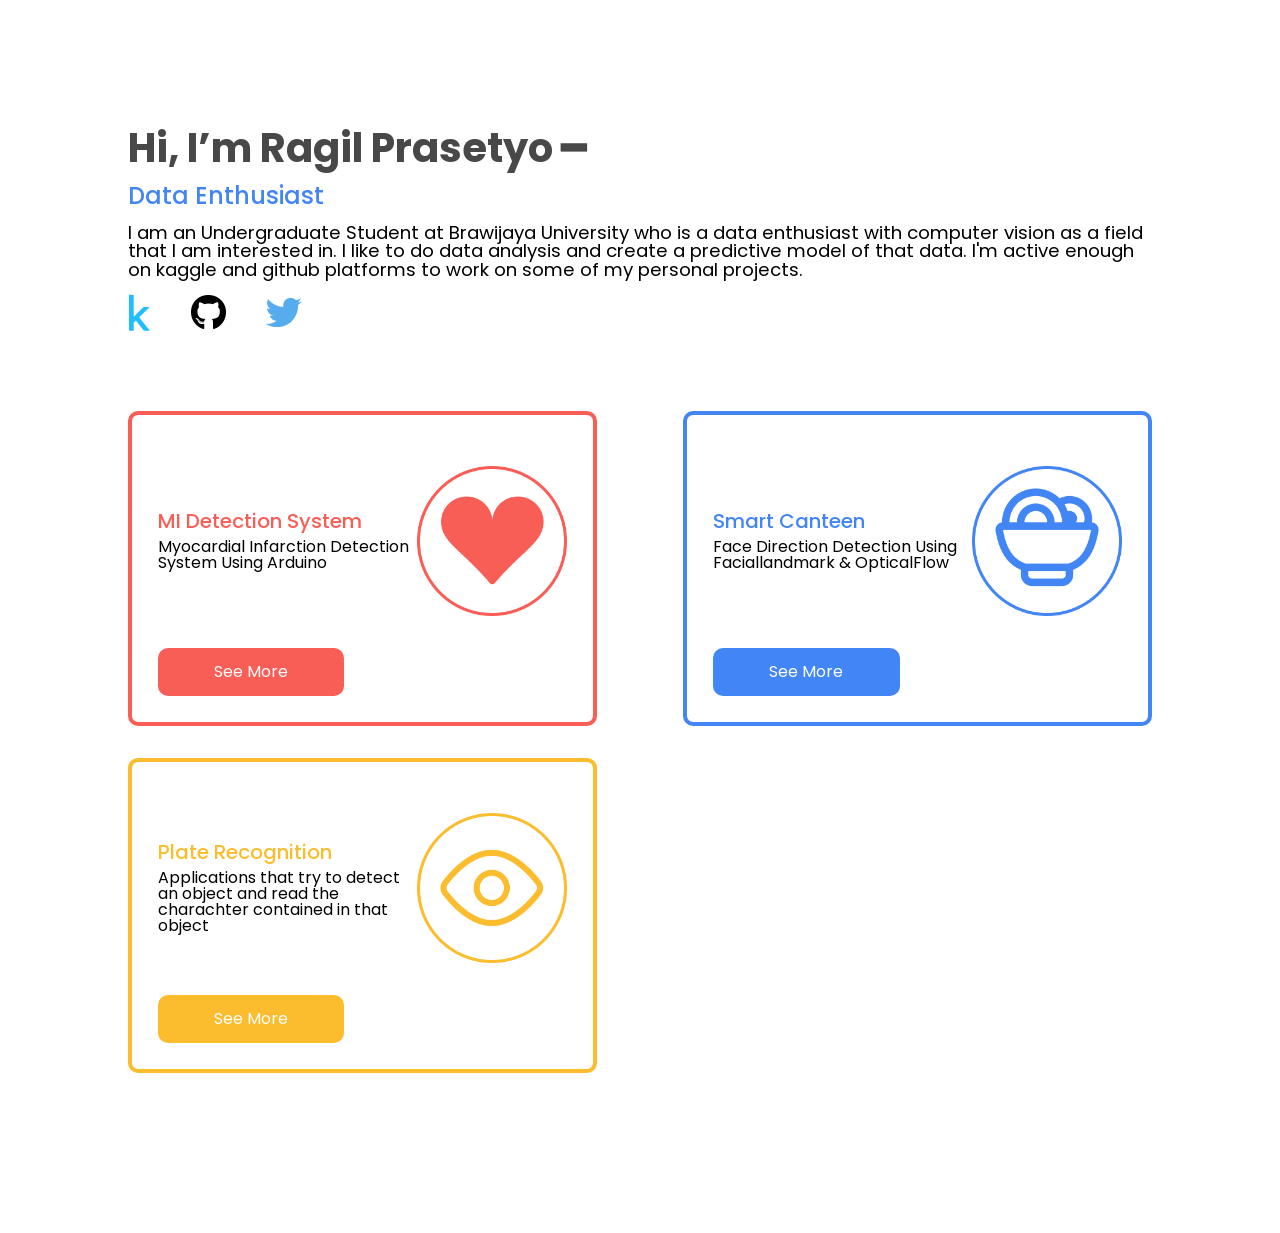
==== commit 52c3669f: "update myocardial prpject" ====
--- a/index.html
+++ b/index.html
@@ -33,6 +33,25 @@
         </div>
 
         <div class="showcase-container">
+
+            <div class="border-red showcase-card">
+                <div class="card-flexbox">
+                    <div>
+                        <h4 class="title-red title">
+                            MI Detection System 
+                        </h4>
+                        <p>
+                            Myocardial Infarction Detection System Using Arduino
+                        </p>
+                    </div>
+                    <img src="src/img/project2/heart.png" class="image-project" />
+                </div>
+                <div class=button-container>
+                    <a href="project/project2.html"  class="button-red button-small">See More</a>
+                </div>
+            </div>
+
+
             <div class="border-blue showcase-card">
                 <div class="card-flexbox">
                     <div>
@@ -50,22 +69,7 @@
                 </div>
             </div>
 
-            <div class="border-red showcase-card">
-                <div class="card-flexbox">
-                    <div>
-                        <h4 class="title-red title">
-                            MI Detection System 
-                        </h4>
-                        <p>
-                            Myocardial Infarction Detection System Using Arduino
-                        </p>
-                    </div>
-                    <img src="src/img/project2/heart.png" class="image-project" />
-                </div>
-                <div class=button-container>
-                    <a href="project/project2.html"  class="button-red button-small">See More</a>
-                </div>
-            </div>
+            
 
             <div class="border-yellow showcase-card">
                 <div class="card-flexbox">
--- a/src/styles/global.css
+++ b/src/styles/global.css
@@ -460,6 +460,23 @@
   margin-right: 0;
 }
 
+.flexbox-column {
+  -webkit-box-orient: vertical;
+  -webkit-box-direction: normal;
+      -ms-flex-direction: column;
+          flex-direction: column;
+  -webkit-box-pack: start;
+      -ms-flex-pack: start;
+          justify-content: flex-start;
+  -webkit-box-align: start;
+      -ms-flex-align: start;
+          align-items: flex-start;
+}
+
+.flexbox-column img {
+  margin-top: 3rem;
+}
+
 .footer-blue {
   background-color: #4285F4;
 }
@@ -583,4 +600,24 @@
 .footer-container .footer-right p {
   font-size: 1rem;
 }
+
+.navbar-home {
+  margin: 0 0 2rem;
+}
+
+.navbar-home a {
+  font-size: 1.25rem;
+  text-decoration: none;
+  color: #484848;
+  font-weight: 600;
+}
+
+.important-text {
+  font-size: 1.2rem;
+  font-weight: bold;
+}
+
+.important-text-red {
+  color: #F85E56;
+}
 /*# sourceMappingURL=global.css.map */
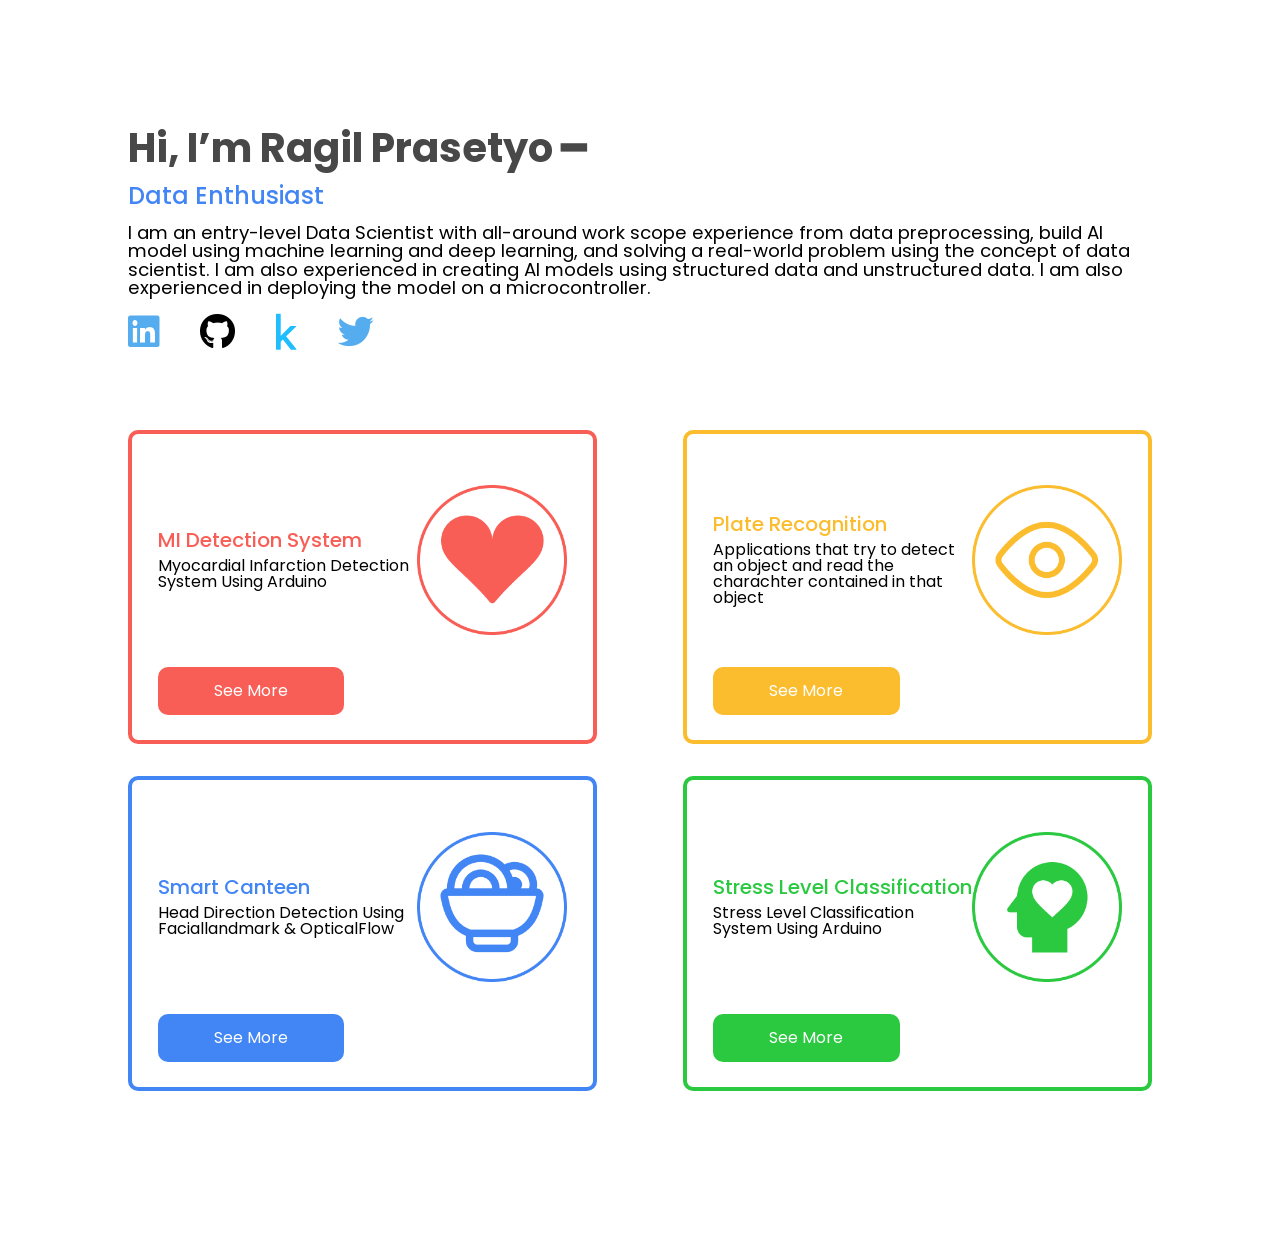
==== commit 6111e1ca: "Upadte Project" ====
--- a/index.html
+++ b/index.html
@@ -17,14 +17,17 @@
             <h1>Hi, I’m Ragil Prasetyo ━ </h1>
             <h2>Data Enthusiast</h2>
             <p>
-                I am an Undergraduate Student at Brawijaya University who is a data enthusiast with computer vision as a field that I am interested in. I like to do data analysis and create a predictive model of that data. I'm active enough on kaggle and github platforms to work on some of my personal projects.
+                I am an entry-level Data Scientist with all-around work scope experience from data preprocessing, build AI model using machine learning and deep learning, and solving a real-world problem using the concept of data scientist. I am also experienced in creating AI models using structured data and unstructured data. I am also experienced in deploying the model on a microcontroller.
             </p>
             <div class="social-media-container">
-                <a class="kaggle" href="https://www.kaggle.com/ragilhadip" target="blank">
-                    <i class="fab fa-kaggle socicon"></i>
+                <a class="twitter" href="https://www.linkedin.com/in/ragil-hadi-prasetyo/" target="blank">
+                    <i class="fab fa-linkedin socicon"></i>
                 </a>
                 <a class="github" href="https://github.com/ragilhadi" target="blank">
                     <i class="fab fa-github socicon"></i>
+                </a>
+                <a class="kaggle" href="https://www.kaggle.com/ragilhadip" target="blank">
+                    <i class="fab fa-kaggle socicon"></i>
                 </a>
                 <a class="twitter" href="https://twitter.com/ragilhadi_" target="blank">
                     <i class="fab fa-twitter socicon"></i>
@@ -52,25 +55,6 @@
             </div>
 
 
-            <div class="border-blue showcase-card">
-                <div class="card-flexbox">
-                    <div>
-                        <h4 class="title-blue title">
-                            Smart Canteen
-                        </h4>
-                        <p>
-                            Face Direction Detection Using Faciallandmark & OpticalFlow
-                        </p>
-                    </div>
-                    <img src="src/img/project1/smart-canteen.png" class="image-project" />
-                </div>
-                <div class=button-container>
-                <a href="project/project1.html" class="button-blue button-small">See More</a>
-                </div>
-            </div>
-
-            
-
             <div class="border-yellow showcase-card">
                 <div class="card-flexbox">
                     <div>
@@ -87,6 +71,43 @@
                     <a href="project/project3.html"  class="button-yellow button-small">See More</a>
                 </div>
             </div>
+            
+            <div class="border-blue showcase-card">
+                <div class="card-flexbox">
+                    <div>
+                        <h4 class="title-blue title">
+                            Smart Canteen
+                        </h4>
+                        <p>
+                            Head Direction Detection Using Faciallandmark & OpticalFlow
+                        </p>
+                    </div>
+                    <img src="src/img/project1/smart-canteen.png" class="image-project" />
+                </div>
+                <div class=button-container>
+                <a href="project/project1.html" class="button-blue button-small">See More</a>
+                </div>
+            </div>
+
+            <div class="border-green showcase-card">
+                <div class="card-flexbox">
+                    <div>
+                        <h4 class="title-green title">
+                            Stress Level Classification
+                        </h4>
+                        <p>
+                            Stress Level Classification System Using Arduino
+                        </p>
+                    </div>
+                    <img src="src/img/project4/stress-level.png" class="image-project" />
+                </div>
+                <div class=button-container>
+                <a href="project/project4.html" class="button-green button-small">See More</a>
+                </div>
+            </div>
+
+            
+
 
             
         </div>
--- a/src/styles/global.css
+++ b/src/styles/global.css
@@ -56,6 +56,14 @@
   background-color: #DFA41D;
 }
 
+.button-green {
+  background-color: #2AC940;
+}
+
+.button-green:hover {
+  background-color: #1B972C;
+}
+
 .content-container {
   padding: 5% 25%;
 }
@@ -122,6 +130,10 @@
 
 .yellow-text {
   color: #FBBD2E;
+}
+
+.green-text {
+  color: #2AC940;
 }
 
 .content-header {
@@ -489,6 +501,10 @@
   background-color: #FBBD2E;
 }
 
+.footer-green {
+  background-color: #2AC940;
+}
+
 .footer-container {
   padding: 5% 10%;
   color: white;
@@ -620,4 +636,12 @@
 .important-text-red {
   color: #F85E56;
 }
+
+.important-text-yellow {
+  color: #FBBD2E;
+}
+
+.small-image {
+  width: 420px;
+}
 /*# sourceMappingURL=global.css.map */
--- a/src/styles/home/home.css
+++ b/src/styles/home/home.css
@@ -109,6 +109,10 @@
   border-color: #FBBD2E;
 }
 
+.border-green {
+  border-color: #2AC940;
+}
+
 .title-red {
   color: #F85E56;
 }
@@ -119,6 +123,10 @@
 
 .title-yellow {
   color: #FBBD2E;
+}
+
+.title-green {
+  color: #2AC940;
 }
 
 .showcase-container {
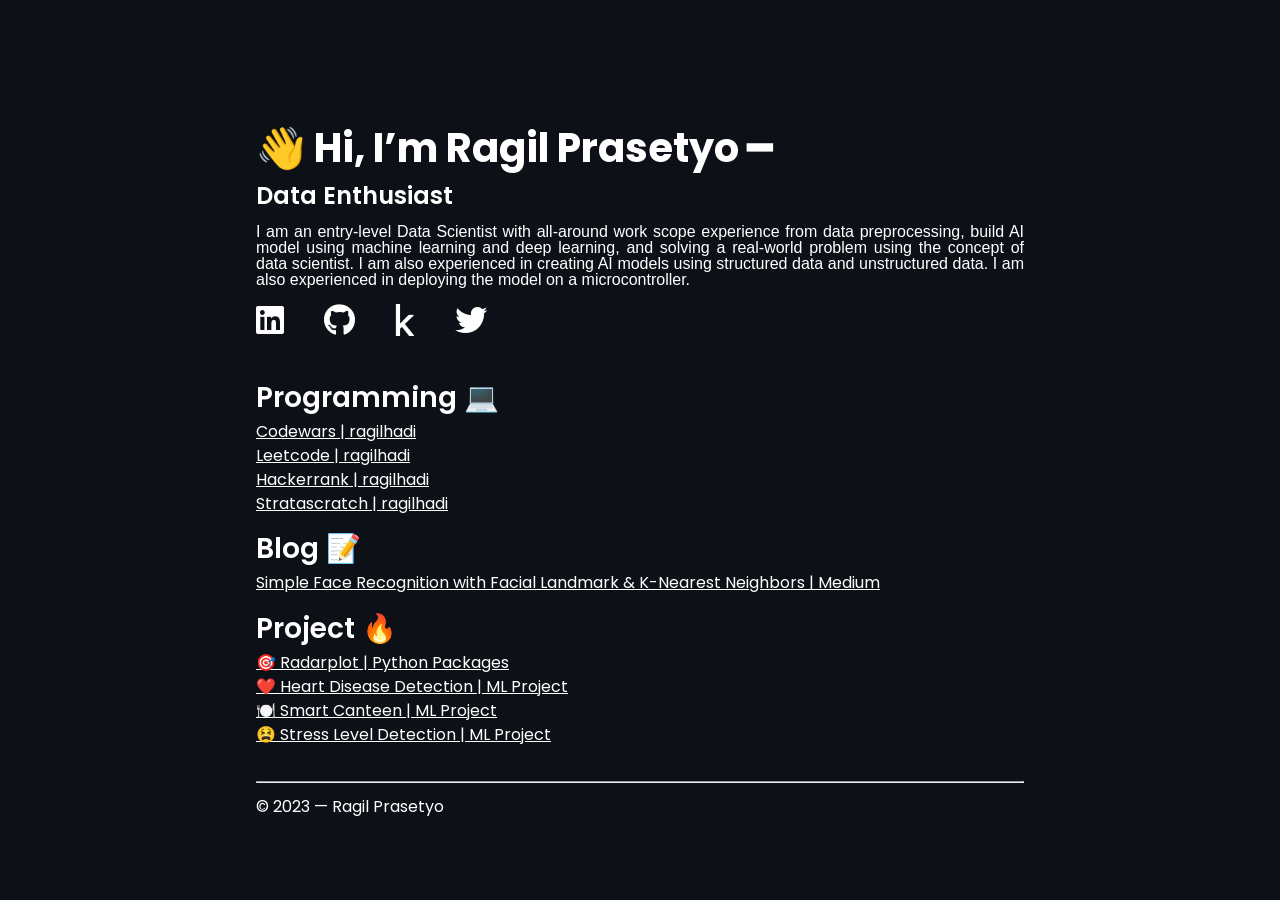
==== commit fe7a30fa: "redesign website" ====
--- a/index.html
+++ b/index.html
@@ -9,12 +9,12 @@
     <link rel="stylesheet" href="src/styles/global.css">
     <link rel="stylesheet" href="src/styles/home/home.css">
     <link rel="stylesheet" href="https://pro.fontawesome.com/releases/v5.10.0/css/all.css" integrity="sha384-AYmEC3Yw5cVb3ZcuHtOA93w35dYTsvhLPVnYs9eStHfGJvOvKxVfELGroGkvsg+p" crossorigin="anonymous"/>
-    <title>Home | Ragil Prasetyo</title>
+    <title>Website | Ragil Prasetyo</title>
 </head>
 <body>
     <div class="content-wide-container">
         <div class="introduction-container">
-            <h1>Hi, I’m Ragil Prasetyo ━ </h1>
+            <h1>👋 Hi, I’m Ragil Prasetyo ━ </h1>
             <h2>Data Enthusiast</h2>
             <p>
                 I am an entry-level Data Scientist with all-around work scope experience from data preprocessing, build AI model using machine learning and deep learning, and solving a real-world problem using the concept of data scientist. I am also experienced in creating AI models using structured data and unstructured data. I am also experienced in deploying the model on a microcontroller.
@@ -35,85 +35,36 @@
             </div>
         </div>
 
+        <h2 class="sub-header">Programming 💻</h2>
         <div class="showcase-container">
+            <div class="item-container">
+                <a href="https://www.codewars.com/users/ragilhadi" target="_blank">Codewars | ragilhadi</a>
+                <a href="https://leetcode.com/ragilhadi/" target="_blank">Leetcode | ragilhadi</a>
+                <a href="https://www.hackerrank.com/ragil_hadi" target="_blank">Hackerrank | ragilhadi</a>
+                <a href="https://platform.stratascratch.com/user/ragilhadi" target="_blank">Stratascratch | ragilhadi</a>
+            </div>
+        </div>
+        
+        <h2 class="sub-header"> Blog 📝</h2>
+        <div class="showcase-container">
+            <div class="item-container">
+                <!-- <a href="https://www.medium.com" target="_blank">Movie Recommendation System | Medium</a> -->
+                <a href="https://medium.com/@ragilprasetyo310/simple-face-recognition-with-facial-landmark-k-nearest-neighbors-ad5ae733adba" target="_blank">Simple Face Recognition with Facial Landmark & K-Nearest Neighbors | Medium</a>
+            </div>
+        </div>
 
-            <div class="border-red showcase-card">
-                <div class="card-flexbox">
-                    <div>
-                        <h4 class="title-red title">
-                            MI Detection System 
-                        </h4>
-                        <p>
-                            Myocardial Infarction Detection System Using Arduino
-                        </p>
-                    </div>
-                    <img src="src/img/project2/heart.png" class="image-project" />
-                </div>
-                <div class=button-container>
-                    <a href="project/project2.html"  class="button-red button-small">See More</a>
-                </div>
+        <h2 class="sub-header">Project 🔥</h2>
+        <div class="showcase-container">
+            <div class="item-container">
+                <a href="https://ragils-organization.gitbook.io/radarplot-docs/" target="_blank">🎯 Radarplot | Python Packages</a>
+                <a href="https://github.com/ragilhadi/myocardial-infraction-detection" target="_blank">❤️ Heart Disease Detection | ML Project</a>
+                <a href="https://github.com/ragilhadi/smart-canteen" target="_blank">🍽️ Smart Canteen | ML Project</a>
+                <a href="https://github.com/ragilhadi/stress-level-classification" target="_blank">😫 Stress Level Detection | ML Project</a>
             </div>
-
-
-            <div class="border-yellow showcase-card">
-                <div class="card-flexbox">
-                    <div>
-                        <h4 class="title-yellow title">
-                            Plate Recognition
-                        </h4>
-                        <p>
-                            Applications that try to detect an object and read the charachter contained in that object
-                        </p>
-                    </div>
-                    <img src="src/img/project3/yolocnn.png" class="image-project" />
-                </div>
-                <div class=button-container>
-                    <a href="project/project3.html"  class="button-yellow button-small">See More</a>
-                </div>
-            </div>
-            
-            <div class="border-blue showcase-card">
-                <div class="card-flexbox">
-                    <div>
-                        <h4 class="title-blue title">
-                            Smart Canteen
-                        </h4>
-                        <p>
-                            Head Direction Detection Using Faciallandmark & OpticalFlow
-                        </p>
-                    </div>
-                    <img src="src/img/project1/smart-canteen.png" class="image-project" />
-                </div>
-                <div class=button-container>
-                <a href="project/project1.html" class="button-blue button-small">See More</a>
-                </div>
-            </div>
-
-            <div class="border-green showcase-card">
-                <div class="card-flexbox">
-                    <div>
-                        <h4 class="title-green title">
-                            Stress Level Classification
-                        </h4>
-                        <p>
-                            Stress Level Classification System Using Arduino
-                        </p>
-                    </div>
-                    <img src="src/img/project4/stress-level.png" class="image-project" />
-                </div>
-                <div class=button-container>
-                <a href="project/project4.html" class="button-green button-small">See More</a>
-                </div>
-            </div>
-
-            
-
-
-            
         </div>
+        <hr/ class="break-line">
+        <p>© 2023 — Ragil Prasetyo</p>
     </div>
-
-        
     </div>
 </body>
 </html>
--- a/src/styles/global.css
+++ b/src/styles/global.css
@@ -1,99 +1,5 @@
-.button {
-  border-radius: 10px;
-  display: -webkit-inline-box;
-  display: -ms-inline-flexbox;
-  display: inline-flex;
-  width: 220px;
-  -webkit-box-pack: center;
-      -ms-flex-pack: center;
-          justify-content: center;
-  color: white;
-  text-decoration: none;
-  text-align: center;
-  padding: 1rem 1.15rem;
-  -webkit-transition: all .2s ease-in-out;
-  transition: all .2s ease-in-out;
-}
-
-.button-small {
-  border-radius: 10px;
-  display: -webkit-inline-box;
-  display: -ms-inline-flexbox;
-  display: inline-flex;
-  width: 150px;
-  -webkit-box-pack: center;
-      -ms-flex-pack: center;
-          justify-content: center;
-  color: white;
-  text-decoration: none;
-  text-align: center;
-  padding: 1rem 1.15rem;
-  -webkit-transition: all .2s ease-in-out;
-  transition: all .2s ease-in-out;
-}
-
-.button-blue {
-  background-color: #4285F4;
-}
-
-.button-blue:hover {
-  background-color: #1E50A5;
-}
-
-.button-red {
-  background-color: #F85E56;
-}
-
-.button-red:hover {
-  background-color: #D8342B;
-}
-
-.button-yellow {
-  background-color: #FBBD2E;
-}
-
-.button-yellow:hover {
-  background-color: #DFA41D;
-}
-
-.button-green {
-  background-color: #2AC940;
-}
-
-.button-green:hover {
-  background-color: #1B972C;
-}
-
-.content-container {
-  padding: 5% 25%;
-}
-
-@media (min-width: 0px) and (max-width: 480px) {
-  .content-container {
-    padding: 20% 10%;
-  }
-}
-
-@media (min-width: 481px) and (max-width: 767px) {
-  .content-container {
-    padding: 15% 10%;
-  }
-}
-
-@media (min-width: 768px) and (max-width: 1024px) {
-  .content-container {
-    padding: 10% 15%;
-  }
-}
-
-@media (min-width: 768px) and (max-width: 1024px) and (orientation: landscape) {
-  .content-container {
-    padding: 5% 20%;
-  }
-}
-
 .content-wide-container {
-  padding: 10% 10%;
+  padding: 10% 20% 5%;
 }
 
 @media (min-width: 0px) and (max-width: 480px) {
@@ -120,528 +26,8 @@
   }
 }
 
-.red-text {
-  color: #F85E56;
-}
-
-.blue-text {
-  color: #4285F4;
-}
-
-.yellow-text {
-  color: #FBBD2E;
-}
-
-.green-text {
-  color: #2AC940;
-}
-
-.content-header {
-  display: -webkit-box;
-  display: -ms-flexbox;
-  display: flex;
-  -webkit-box-pack: justify;
-      -ms-flex-pack: justify;
-          justify-content: space-between;
-  -webkit-box-align: center;
-      -ms-flex-align: center;
-          align-items: center;
-  -webkit-box-flex: wrap;
-      -ms-flex: wrap;
-          flex: wrap;
-}
-
-@media (min-width: 0px) and (max-width: 480px) {
-  .content-header {
-    -webkit-box-orient: vertical;
-    -webkit-box-direction: normal;
-        -ms-flex-flow: column wrap-reverse;
-            flex-flow: column wrap-reverse;
-    -ms-flex-wrap: wrap-reverse;
-        flex-wrap: wrap-reverse;
-  }
-}
-
-@media (min-width: 481px) and (max-width: 767px) {
-  .content-header {
-    -webkit-box-orient: vertical;
-    -webkit-box-direction: normal;
-        -ms-flex-flow: column wrap-reverse;
-            flex-flow: column wrap-reverse;
-    -ms-flex-wrap: wrap-reverse;
-        flex-wrap: wrap-reverse;
-  }
-}
-
-@media (min-width: 768px) and (max-width: 1024px) {
-  .content-header {
-    -webkit-box-orient: vertical;
-    -webkit-box-direction: normal;
-        -ms-flex-flow: column wrap-reverse;
-            flex-flow: column wrap-reverse;
-    -ms-flex-wrap: wrap-reverse;
-        flex-wrap: wrap-reverse;
-  }
-}
-
-@media (min-width: 0px) and (max-width: 480px) {
-  .content-header img {
-    margin-top: 2rem;
-    -o-object-fit: contain;
-       object-fit: contain;
-    width: 150px;
-  }
-}
-
-@media (min-width: 481px) and (max-width: 767px) {
-  .content-header img {
-    margin-top: 2rem;
-    -o-object-fit: contain;
-       object-fit: contain;
-    width: 150px;
-  }
-}
-
-@media (min-width: 768px) and (max-width: 1024px) {
-  .content-header img {
-    margin-top: 2rem;
-    -o-object-fit: contain;
-       object-fit: contain;
-    width: 150px;
-  }
-}
-
-.content-header .content-description h1 {
-  font-size: 3.25rem;
-  color: #484848;
-  font-weight: 700;
-  margin: 1rem 0;
-}
-
-@media (min-width: 0px) and (max-width: 480px) {
-  .content-header .content-description h1 {
-    font-size: 2.25rem;
-  }
-}
-
-@media (min-width: 481px) and (max-width: 767px) {
-  .content-header .content-description h1 {
-    font-size: 2.25rem;
-  }
-}
-
-@media (min-width: 768px) and (max-width: 1024px) {
-  .content-header .content-description h1 {
-    font-size: 2.25rem;
-  }
-}
-
-.content-header .content-description p {
-  font-size: 1.25rem;
-  font-weight: 500;
-}
-
-.content-header .content-description .summary {
-  font-size: 1.15rem;
-  color: #484848;
-  font-weight: 400;
-  width: 50%;
-  margin: 2.5rem 0 1.25rem;
-}
-
-@media (min-width: 0px) and (max-width: 480px) {
-  .content-header .content-description .summary {
-    width: 100%;
-  }
-}
-
-@media (min-width: 481px) and (max-width: 767px) {
-  .content-header .content-description .summary {
-    width: 100%;
-  }
-}
-
-@media (min-width: 768px) and (max-width: 1024px) {
-  .content-header .content-description .summary {
-    width: 100%;
-  }
-}
-
-.content-flexbox {
-  display: -webkit-box;
-  display: -ms-flexbox;
-  display: flex;
-  -webkit-box-pack: justify;
-      -ms-flex-pack: justify;
-          justify-content: space-between;
-  -webkit-box-align: center;
-      -ms-flex-align: center;
-          align-items: center;
-  margin: 10% 0;
-}
-
-@media (min-width: 0px) and (max-width: 480px) {
-  .content-flexbox {
-    -webkit-box-orient: vertical;
-    -webkit-box-direction: normal;
-        -ms-flex-direction: column;
-            flex-direction: column;
-    -webkit-box-pack: center;
-        -ms-flex-pack: center;
-            justify-content: center;
-  }
-}
-
-@media (min-width: 481px) and (max-width: 767px) {
-  .content-flexbox {
-    -webkit-box-orient: vertical;
-    -webkit-box-direction: normal;
-        -ms-flex-direction: column;
-            flex-direction: column;
-  }
-}
-
-@media (min-width: 768px) and (max-width: 1024px) {
-  .content-flexbox {
-    -webkit-box-orient: vertical;
-    -webkit-box-direction: normal;
-        -ms-flex-direction: column;
-            flex-direction: column;
-  }
-}
-
-@media (min-width: 0px) and (max-width: 480px) {
-  .content-flexbox img {
-    -o-object-fit: contain;
-       object-fit: contain;
-    margin: 2rem 0;
-    width: 250px;
-  }
-}
-
-@media (min-width: 481px) and (max-width: 767px) {
-  .content-flexbox img {
-    -o-object-fit: contain;
-       object-fit: contain;
-    width: 250px;
-  }
-}
-
-@media (min-width: 768px) and (max-width: 1024px) {
-  .content-flexbox img {
-    -o-object-fit: contain;
-       object-fit: contain;
-    width: 250px;
-  }
-}
-
-.content-flexbox .text {
-  width: 50%;
-  display: inline;
-}
-
-@media (min-width: 0px) and (max-width: 480px) {
-  .content-flexbox .text {
-    width: 100%;
-  }
-}
-
-@media (min-width: 481px) and (max-width: 767px) {
-  .content-flexbox .text {
-    width: 100%;
-  }
-}
-
-@media (min-width: 768px) and (max-width: 1024px) {
-  .content-flexbox .text {
-    width: 100%;
-  }
-}
-
-.content-flexbox .text h2 {
-  font-size: 2rem;
-  color: #484848;
-  font-weight: 700;
-  margin-bottom: 1.5rem;
-  width: 75%;
-}
-
-@media (min-width: 0px) and (max-width: 480px) {
-  .content-flexbox .text h2 {
-    font-size: 1.25rem;
-    width: 100%;
-  }
-}
-
-@media (min-width: 481px) and (max-width: 767px) {
-  .content-flexbox .text h2 {
-    font-size: 1.25rem;
-    width: 100%;
-  }
-}
-
-@media (min-width: 768px) and (max-width: 1024px) {
-  .content-flexbox .text h2 {
-    font-size: 1.25rem;
-    width: 100%;
-  }
-}
-
-.content-flexbox .text p {
-  font-size: 1.15rem;
-  color: #484848;
-  width: 75%;
-}
-
-@media (min-width: 0px) and (max-width: 480px) {
-  .content-flexbox .text p {
-    font-size: 1rem;
-    width: 100%;
-  }
-}
-
-@media (min-width: 481px) and (max-width: 767px) {
-  .content-flexbox .text p {
-    font-size: 1rem;
-    width: 100%;
-  }
-}
-
-@media (min-width: 768px) and (max-width: 1024px) {
-  .content-flexbox .text p {
-    font-size: 1rem;
-    width: 100%;
-  }
-}
-
-.content-center {
-  display: -webkit-box;
-  display: -ms-flexbox;
-  display: flex;
-  -webkit-box-orient: vertical;
-  -webkit-box-direction: normal;
-      -ms-flex-direction: column;
-          flex-direction: column;
-  -webkit-box-align: center;
-      -ms-flex-align: center;
-          align-items: center;
-}
-
-.content-center h2 {
-  font-size: 1.75rem;
-  color: #484848;
-  font-weight: 700;
-  margin-bottom: 2rem;
-}
-
-@media (min-width: 0px) and (max-width: 480px) {
-  .content-center h2 {
-    font-size: 1.25rem;
-  }
-}
-
-@media (min-width: 481px) and (max-width: 767px) {
-  .content-center h2 {
-    font-size: 1.25rem;
-  }
-}
-
-@media (min-width: 768px) and (max-width: 1024px) {
-  .content-center h2 {
-    font-size: 1.5rem;
-  }
-}
-
-.content-center .image-container {
-  display: -webkit-box;
-  display: -ms-flexbox;
-  display: flex;
-  -webkit-box-align: center;
-      -ms-flex-align: center;
-          align-items: center;
-}
-
-.content-center .image-container .icon {
-  margin-right: 3rem;
-  -o-object-fit: contain;
-     object-fit: contain;
-  width: 100px;
-}
-
-.content-center .image-container .icon:last-child {
-  margin-right: 0;
-}
-
-.flexbox-column {
-  -webkit-box-orient: vertical;
-  -webkit-box-direction: normal;
-      -ms-flex-direction: column;
-          flex-direction: column;
-  -webkit-box-pack: start;
-      -ms-flex-pack: start;
-          justify-content: flex-start;
-  -webkit-box-align: start;
-      -ms-flex-align: start;
-          align-items: flex-start;
-}
-
-.flexbox-column img {
-  margin-top: 3rem;
-}
-
-.footer-blue {
-  background-color: #4285F4;
-}
-
-.footer-red {
-  background-color: #F85E56;
-}
-
-.footer-yellow {
-  background-color: #FBBD2E;
-}
-
-.footer-green {
-  background-color: #2AC940;
-}
-
-.footer-container {
-  padding: 5% 10%;
-  color: white;
-  display: -webkit-box;
-  display: -ms-flexbox;
-  display: flex;
-  -webkit-box-pack: justify;
-      -ms-flex-pack: justify;
-          justify-content: space-between;
-}
-
-@media (min-width: 0px) and (max-width: 480px) {
-  .footer-container {
-    -webkit-box-orient: vertical;
-    -webkit-box-direction: normal;
-        -ms-flex-direction: column;
-            flex-direction: column;
-  }
-}
-
-@media (min-width: 481px) and (max-width: 767px) {
-  .footer-container {
-    -webkit-box-orient: vertical;
-    -webkit-box-direction: normal;
-        -ms-flex-direction: column;
-            flex-direction: column;
-  }
-}
-
-@media (min-width: 768px) and (max-width: 1024px) {
-  .footer-container {
-    -webkit-box-orient: horizontal;
-    -webkit-box-direction: normal;
-        -ms-flex-direction: row;
-            flex-direction: row;
-  }
-}
-
-.footer-container .footer-left h3 {
-  font-size: 1.5rem;
-  font-weight: 700;
-  margin-bottom: 1rem;
-}
-
-.footer-container .footer-right {
-  display: -webkit-box;
-  display: -ms-flexbox;
-  display: flex;
-}
-
-@media (min-width: 0px) and (max-width: 480px) {
-  .footer-container .footer-right {
-    -webkit-box-orient: vertical;
-    -webkit-box-direction: normal;
-        -ms-flex-direction: column;
-            flex-direction: column;
-    margin-top: 2.5rem;
-  }
-}
-
-@media (min-width: 481px) and (max-width: 767px) {
-  .footer-container .footer-right {
-    -webkit-box-orient: vertical;
-    -webkit-box-direction: normal;
-        -ms-flex-direction: column;
-            flex-direction: column;
-    margin-top: 2.5rem;
-  }
-}
-
-@media (min-width: 768px) and (max-width: 1024px) {
-  .footer-container .footer-right {
-    -webkit-box-pack: center;
-        -ms-flex-pack: center;
-            justify-content: center;
-    -webkit-box-align: center;
-        -ms-flex-align: center;
-            align-items: center;
-  }
-}
-
-@media (min-width: 0px) and (max-width: 480px) {
-  .footer-container .footer-right img {
-    -o-object-fit: contain;
-       object-fit: contain;
-    margin: 2rem 0;
-    width: 70px;
-  }
-}
-
-@media (min-width: 481px) and (max-width: 767px) {
-  .footer-container .footer-right img {
-    -o-object-fit: contain;
-       object-fit: contain;
-    margin: 2rem 0;
-    width: 70px;
-  }
-}
-
-@media (min-width: 768px) and (max-width: 1024px) {
-  .footer-container .footer-right img {
-    -o-object-fit: contain;
-       object-fit: contain;
-    width: 70px;
-    margin-left: 2rem;
-  }
-}
-
-.footer-container .footer-right p {
-  font-size: 1rem;
-}
-
-.navbar-home {
-  margin: 0 0 2rem;
-}
-
-.navbar-home a {
-  font-size: 1.25rem;
-  text-decoration: none;
-  color: #484848;
-  font-weight: 600;
-}
-
 .important-text {
   font-size: 1.2rem;
   font-weight: bold;
 }
-
-.important-text-red {
-  color: #F85E56;
-}
-
-.important-text-yellow {
-  color: #FBBD2E;
-}
-
-.small-image {
-  width: 420px;
-}
 /*# sourceMappingURL=global.css.map */
--- a/src/styles/home/home.css
+++ b/src/styles/home/home.css
@@ -1,6 +1,6 @@
 .introduction-container h1 {
   font-size: 2.5rem;
-  color: #484848;
+  color: white;
   font-weight: 700;
 }
 
@@ -8,13 +8,15 @@
   margin-top: 1rem;
   margin-bottom: 1rem;
   font-size: 1.5rem;
-  font-weight: 500;
-  color: #4285F4;
+  font-weight: 600;
+  color: white;
 }
 
 .introduction-container p {
   margin-bottom: 1rem;
-  font-size: 1.15rem;
+  font-size: 1rem;
+  font-weight: 300;
+  text-align: justify;
 }
 
 .social-media-container {
@@ -25,7 +27,7 @@
   -webkit-box-direction: normal;
       -ms-flex-direction: row;
           flex-direction: row;
-  margin-bottom: 5rem;
+  margin-bottom: 3rem;
   -webkit-box-pack: start;
       -ms-flex-pack: start;
           justify-content: flex-start;
@@ -61,89 +63,25 @@
           transform: rotate(360deg);
 }
 
-.social-media-container .kaggle {
-  color: #20BEFF;
-}
-
-.social-media-container .github {
-  color: #000;
-}
-
-.social-media-container .twitter {
-  color: #55ACEE;
-}
-
 .social-media-container .socicon {
-  font-size: 2.25rem;
-}
-
-.project-container h3 {
-  font-size: 1.25rem;
-  color: #4285F4;
-  font-weight: 400;
-  margin-bottom: 0.5rem;
-}
-
-.project-container h1 {
-  font-size: 2.25rem;
-  color: #484848;
-  font-weight: 600;
-}
-
-.project-container p {
-  font-size: 1rem;
-  color: #484848;
-  font-weight: 400;
-  margin-top: 0.5rem;
-}
-
-.border-blue {
-  border-color: #4285F4;
-}
-
-.border-red {
-  border-color: #F85E56;
-}
-
-.border-yellow {
-  border-color: #FBBD2E;
-}
-
-.border-green {
-  border-color: #2AC940;
-}
-
-.title-red {
-  color: #F85E56;
-}
-
-.title-blue {
-  color: #4285F4;
-}
-
-.title-yellow {
-  color: #FBBD2E;
-}
-
-.title-green {
-  color: #2AC940;
+  font-size: 2rem;
 }
 
 .showcase-container {
   display: -webkit-box;
   display: -ms-flexbox;
   display: flex;
-  -webkit-box-orient: horizontal;
+  -webkit-box-orient: vertical;
   -webkit-box-direction: normal;
-      -ms-flex-direction: row;
-          flex-direction: row;
+      -ms-flex-direction: column;
+          flex-direction: column;
   -webkit-box-pack: justify;
       -ms-flex-pack: justify;
           justify-content: space-between;
   position: relative;
   -ms-flex-wrap: wrap;
       flex-wrap: wrap;
-  margin-top: 1.5rem;
+  margin-top: 0.75rem;
 }
 
 @media (min-width: 0px) and (max-width: 480px) {
@@ -173,171 +111,25 @@
   }
 }
 
-.showcase-container .showcase-card {
-  width: 40%;
-  display: -webkit-box;
-  display: -ms-flexbox;
-  display: flex;
-  -webkit-box-orient: vertical;
-  -webkit-box-direction: normal;
-      -ms-flex-direction: column;
-          flex-direction: column;
-  margin-bottom: 2rem;
-  padding: 5% 2.5% 2.5%;
-  background-color: white;
-  border-width: 4px;
-  border-style: solid;
-  border-radius: 10px;
+.item-container {
+  margin: 0 0 2%;
 }
 
-@media (min-width: 0px) and (max-width: 480px) {
-  .showcase-container .showcase-card {
-    width: 90%;
-    height: 350px;
-  }
+.item-container a {
+  display: block;
+  margin-bottom: 0.5rem;
+  font-size: 1rem;
+  font-weight: 400;
+  text-align: justify;
 }
 
-@media (min-width: 481px) and (max-width: 767px) {
-  .showcase-container .showcase-card {
-    width: 90%;
-    height: 350px;
-  }
+.sub-header {
+  font-size: 1.75rem;
+  color: white;
+  font-weight: 600;
 }
 
-@media (min-width: 768px) and (max-width: 1024px) {
-  .showcase-container .showcase-card {
-    width: 90%;
-    height: 300px;
-  }
-}
-
-.showcase-container .showcase-card .title {
-  font-size: 1.25rem;
-  font-weight: 500;
-  margin-bottom: 0.5rem;
-}
-
-@media (min-width: 0px) and (max-width: 480px) {
-  .showcase-container .showcase-card .button-container {
-    display: -webkit-box;
-    display: -ms-flexbox;
-    display: flex;
-    text-align: center;
-    -webkit-box-align: center;
-        -ms-flex-align: center;
-            align-items: center;
-    -webkit-box-pack: center;
-        -ms-flex-pack: center;
-            justify-content: center;
-  }
-}
-
-@media (min-width: 481px) and (max-width: 767px) {
-  .showcase-container .showcase-card .button-container {
-    display: -webkit-box;
-    display: -ms-flexbox;
-    display: flex;
-    text-align: center;
-    -webkit-box-align: center;
-        -ms-flex-align: center;
-            align-items: center;
-    -webkit-box-pack: center;
-        -ms-flex-pack: center;
-            justify-content: center;
-  }
-}
-
-@media (min-width: 768px) and (max-width: 1024px) {
-  .showcase-container .showcase-card .button-container {
-    display: -webkit-box;
-    display: -ms-flexbox;
-    display: flex;
-    text-align: center;
-    -webkit-box-align: center;
-        -ms-flex-align: center;
-            align-items: center;
-    -webkit-box-pack: center;
-        -ms-flex-pack: center;
-            justify-content: center;
-  }
-}
-
-.showcase-container .showcase-card .card-flexbox {
-  display: -webkit-box;
-  display: -ms-flexbox;
-  display: flex;
-  -webkit-box-pack: justify;
-      -ms-flex-pack: justify;
-          justify-content: space-between;
-  -webkit-box-align: center;
-      -ms-flex-align: center;
-          align-items: center;
-  margin-bottom: 2rem;
-}
-
-@media (min-width: 0px) and (max-width: 480px) {
-  .showcase-container .showcase-card .card-flexbox {
-    -webkit-box-orient: vertical;
-    -webkit-box-direction: normal;
-        -ms-flex-direction: column;
-            flex-direction: column;
-    -webkit-box-pack: center;
-        -ms-flex-pack: center;
-            justify-content: center;
-    text-align: center;
-  }
-}
-
-@media (min-width: 481px) and (max-width: 767px) {
-  .showcase-container .showcase-card .card-flexbox {
-    -webkit-box-orient: vertical;
-    -webkit-box-direction: normal;
-        -ms-flex-direction: column;
-            flex-direction: column;
-    -webkit-box-pack: center;
-        -ms-flex-pack: center;
-            justify-content: center;
-    text-align: center;
-  }
-}
-
-@media (min-width: 768px) and (max-width: 1024px) {
-  .showcase-container .showcase-card .card-flexbox {
-    -webkit-box-orient: vertical;
-    -webkit-box-direction: normal;
-        -ms-flex-direction: column;
-            flex-direction: column;
-    -webkit-box-pack: center;
-        -ms-flex-pack: center;
-            justify-content: center;
-    text-align: center;
-  }
-}
-
-.showcase-container .showcase-card .card-flexbox .image-project {
-  -o-object-fit: contain;
-     object-fit: contain;
-  width: 150px;
-}
-
-@media (min-width: 0px) and (max-width: 480px) {
-  .showcase-container .showcase-card .card-flexbox .image-project {
-    margin-top: 2rem;
-    width: 120px;
-  }
-}
-
-@media (min-width: 481px) and (max-width: 767px) {
-  .showcase-container .showcase-card .card-flexbox .image-project {
-    margin-top: 2rem;
-    width: 120px;
-  }
-}
-
-@media (min-width: 768px) and (max-width: 1024px) {
-  .showcase-container .showcase-card .card-flexbox .image-project {
-    margin-top: 2rem;
-    width: 120px;
-  }
+.break-line {
+  margin: 2% 0 1rem;
 }
 /*# sourceMappingURL=home.css.map */
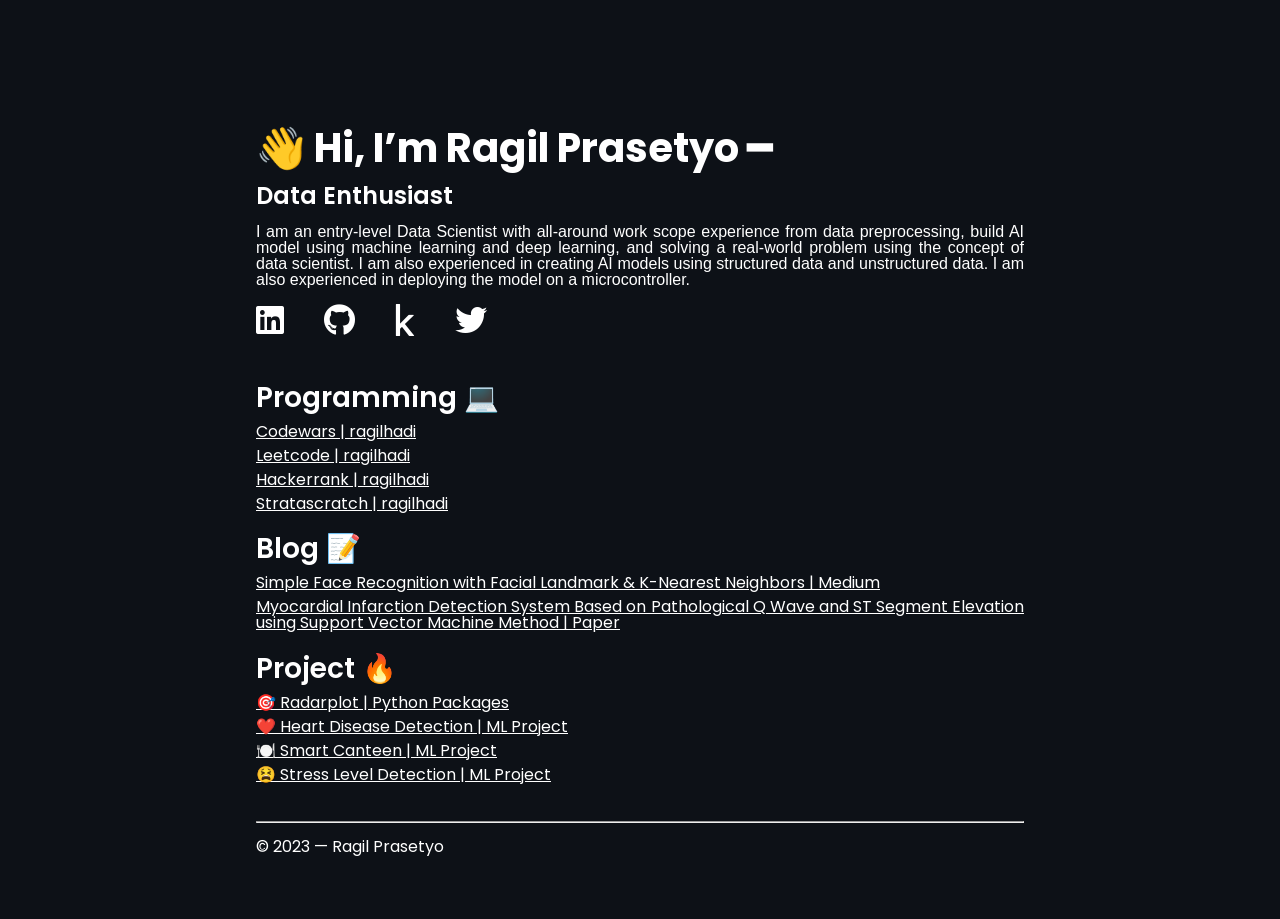
==== commit 075eae92: "add paper in blog" ====
--- a/index.html
+++ b/index.html
@@ -50,6 +50,7 @@
             <div class="item-container">
                 <!-- <a href="https://www.medium.com" target="_blank">Movie Recommendation System | Medium</a> -->
                 <a href="https://medium.com/@ragilprasetyo310/simple-face-recognition-with-facial-landmark-k-nearest-neighbors-ad5ae733adba" target="_blank">Simple Face Recognition with Facial Landmark & K-Nearest Neighbors | Medium</a>
+                <a href="https://jtiik.ub.ac.id/index.php/jtiik/article/view/6837" target="_blank">Myocardial Infarction Detection System Based on Pathological Q Wave and ST Segment Elevation using Support Vector Machine Method | Paper</a>
             </div>
         </div>
 
